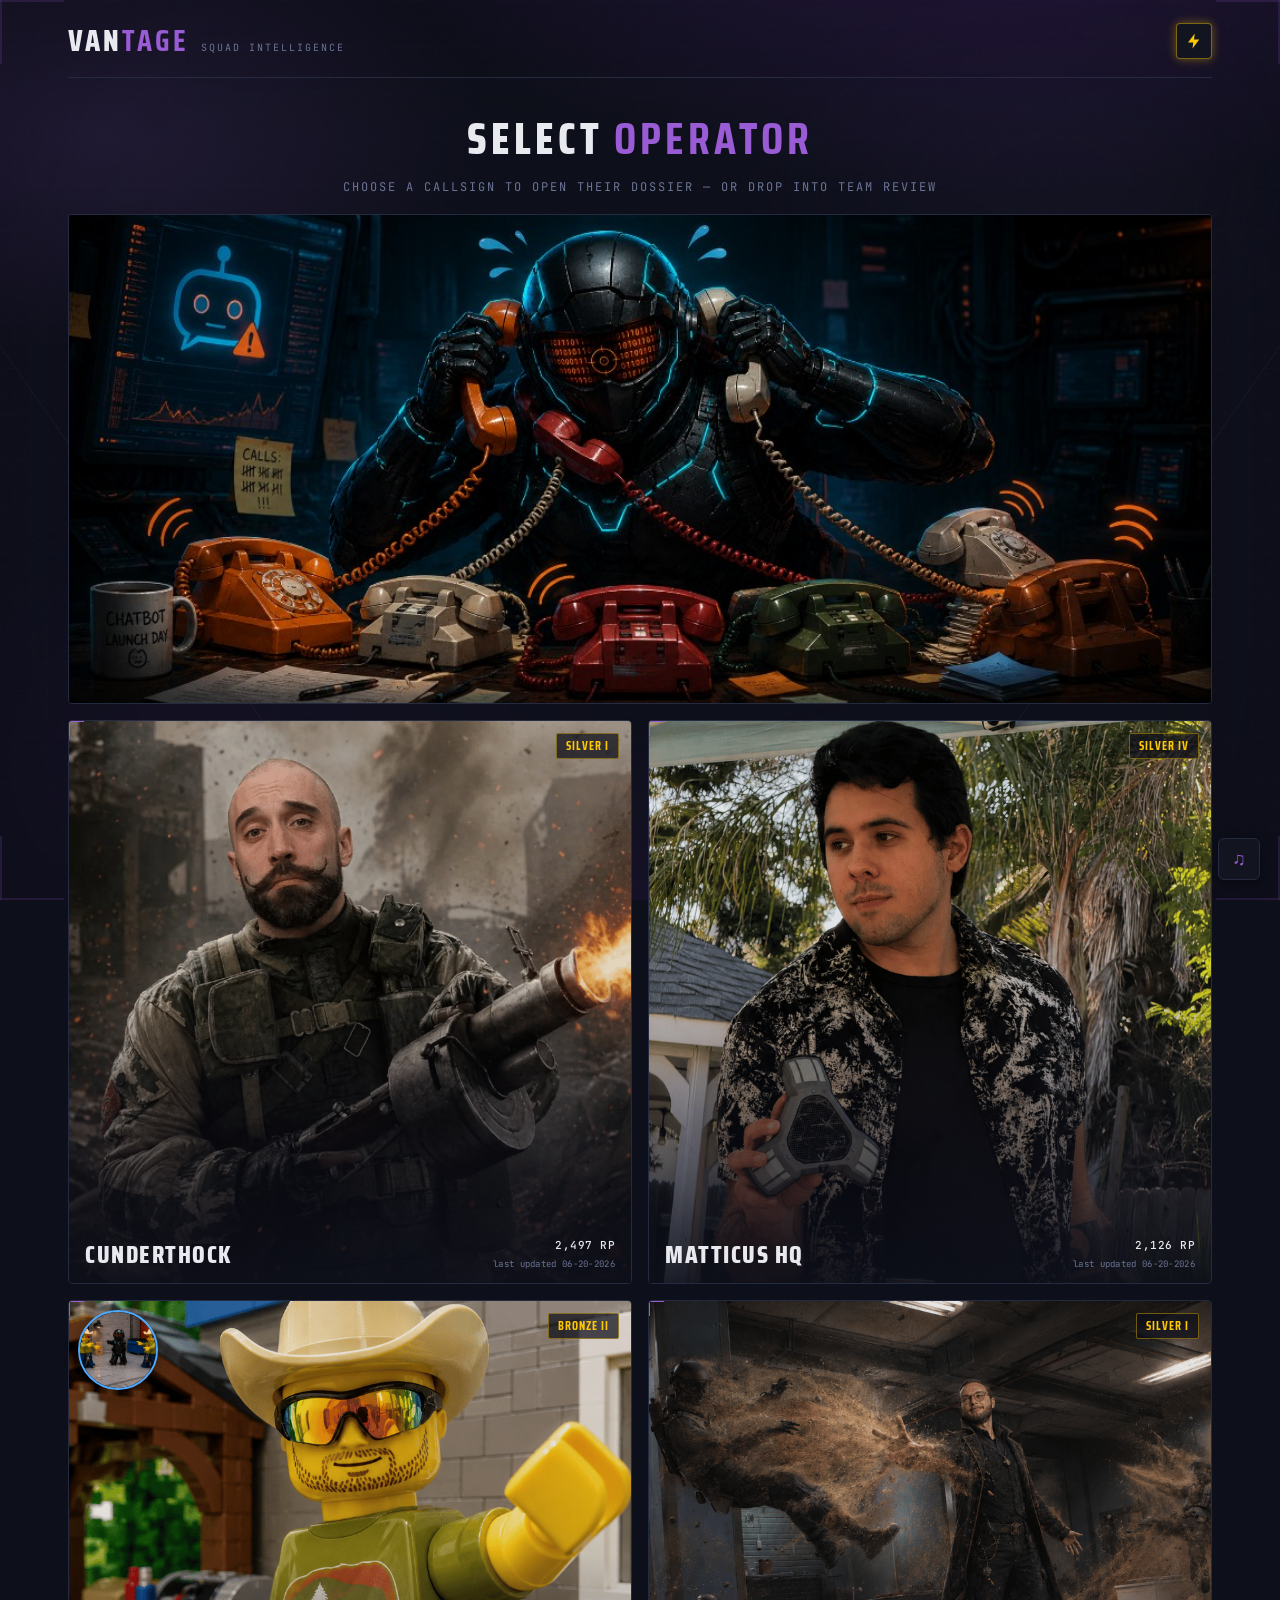
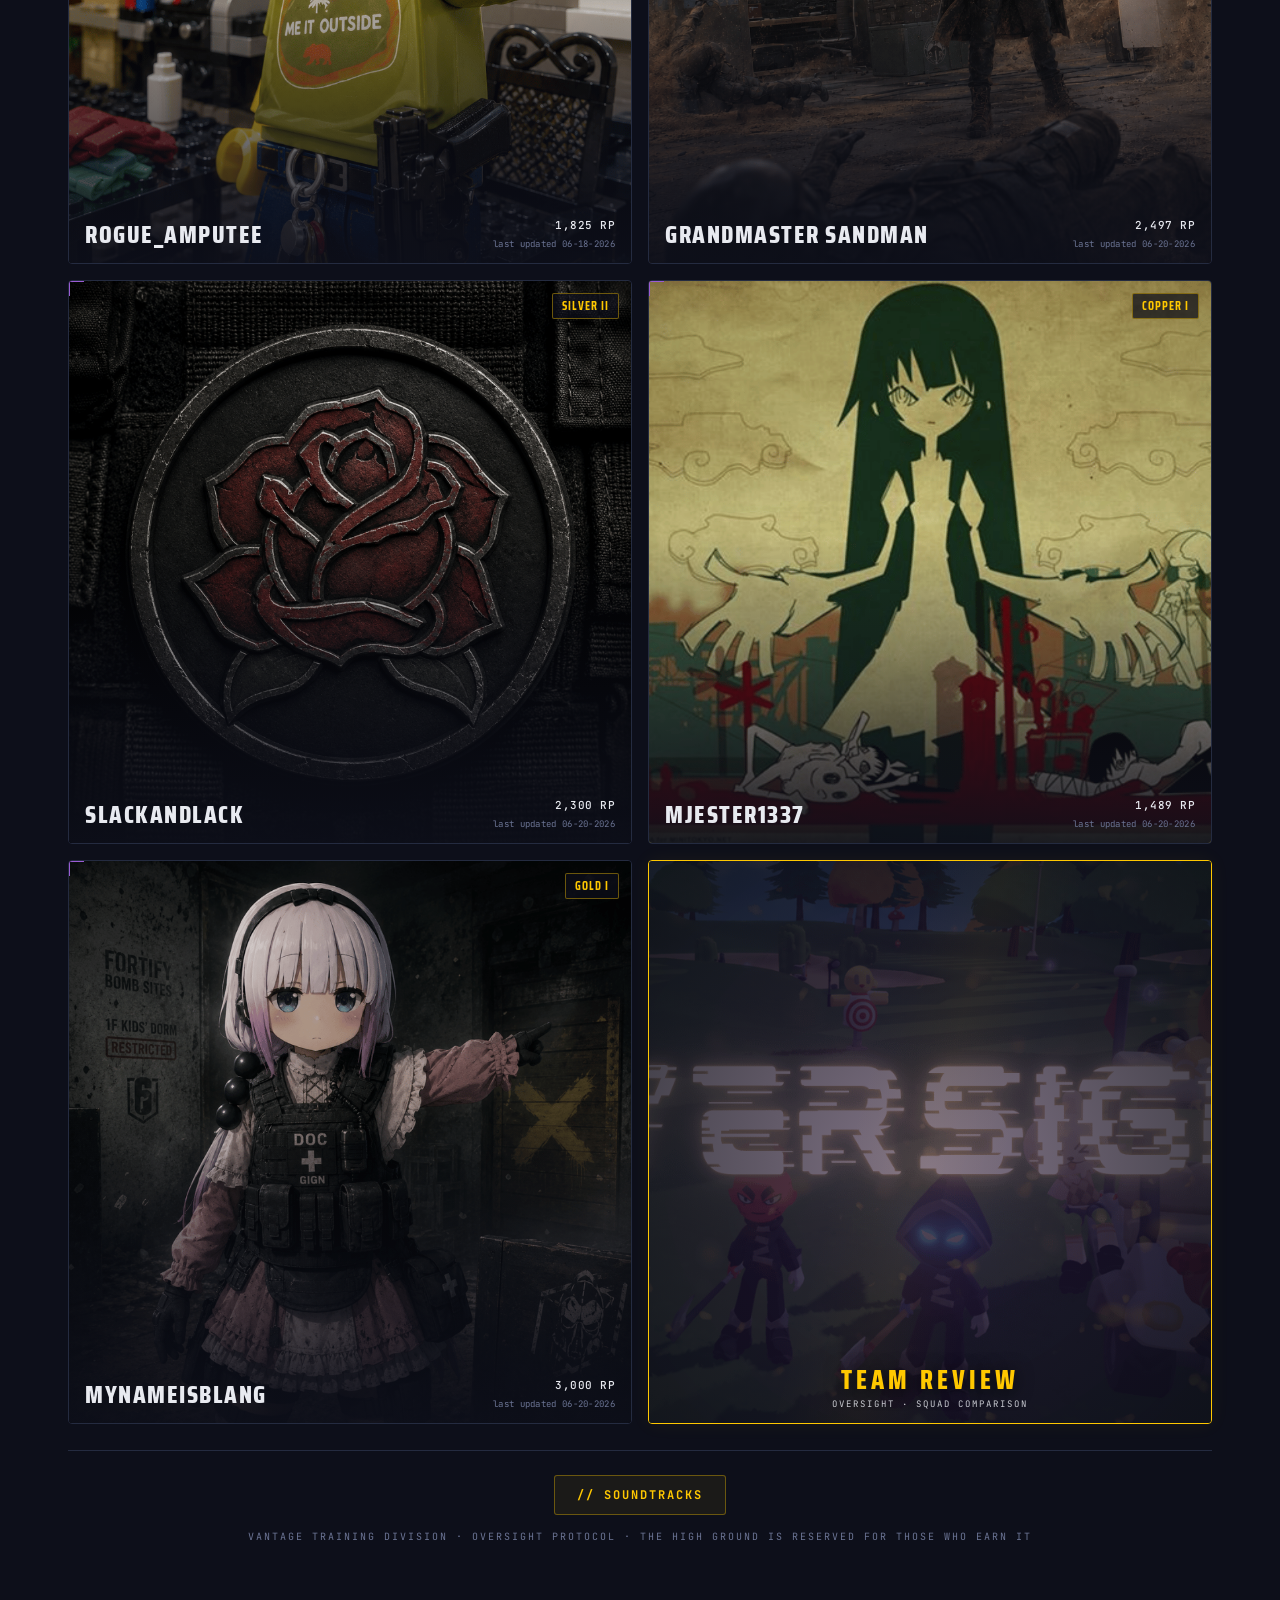
==== index.html @ d79b1a92 "fix for alt account" ====
<!DOCTYPE html>
<html lang="en">
<head>
<meta charset="UTF-8">
<meta name="viewport" content="width=device-width, initial-scale=1.0">
<title>VANTAGE // OVERSIGHT — Squad Intelligence</title>
<link rel="icon" href="favicon.png" type="image/png" sizes="512x512">
<link rel="apple-touch-icon" href="apple-touch-icon.png">
<link rel="preconnect" href="https://fonts.googleapis.com">
<link rel="preconnect" href="https://fonts.gstatic.com" crossorigin>
<link href="https://fonts.googleapis.com/css2?family=Saira+Condensed:wght@400;600;700;800&family=JetBrains+Mono:wght@400;500;700&display=swap" rel="stylesheet">
<link rel="stylesheet" href="assets/css/vantage.css?v=46">
</head>
<body data-page="roster" data-base="">
<div class="wrap">
  <div class="cmdbar">
    <div class="brand">
      <a class="home" href="index.html">VAN<b>TAGE</b></a>
      <span class="div">OVERSIGHT</span>
      <span class="tag">Squad Intelligence</span>
    </div>
  </div>

  <div class="select-hero">
    <h2>SELECT <b>OPERATOR</b></h2>
    <p>Choose a callsign to open their dossier — or drop into Team Review</p>
  </div>

  <div class="roster-banner">
    <img class="roster-banner-img" src="assets/images/roster-header.png?v=spiderman-alt" alt="VANTAGE squad roster — Spider-Man pointing meme">
  </div>

  <div class="roster" id="roster"></div>

  <div class="foot">VANTAGE TRAINING DIVISION · OVERSIGHT PROTOCOL · THE HIGH GROUND IS RESERVED FOR THOSE WHO EARN IT</div>
</div>
<script src="assets/js/vantage.js?v=46"></script>
</body>
</html>
---- assets/css/vantage.css ----
/* ============================================================
   VANTAGE / OVERSIGHT  —  shared stylesheet
   Tactical surveillance dossier. Used by every page.
   Edit design HERE once; all pages update.
   ============================================================ */
:root{
  --bg:#0d0f1a;            /* charcoal navy base */
  --panel:#12151f;
  --panel-2:#161a27;
  --purple:#6b2fa0;        /* royal purple — structural accent */
  --purple-lt:#9a5cd4;     /* brighter purple — interactive */
  --gold:#ffc800;          /* rank / highlights */
  --white:#e8eaf0;         /* cold white — body */
  --dim:#6b7494;           /* muted labels */
  --border:#242b40;
  --green:#3ee08f;         /* win% >=55 / wins / +RP */
  --red:#ff5c66;           /* win% <45 / losses / -RP */
  --doka:#e3413d;          /* Y11S2 Dokkaebi remaster intercept red (sampled from promo) */
  --win-bg:rgba(62,224,143,.06);
  --loss-bg:rgba(255,92,102,.06);
  --mono:'JetBrains Mono',ui-monospace,'Cascadia Code',monospace;
  --disp:'Saira Condensed',sans-serif;
}
*{box-sizing:border-box;margin:0;padding:0}
html{scroll-behavior:smooth}
body{
  background:var(--bg);
  color:var(--white);
  font-family:var(--mono);
  font-size:14px;line-height:1.5;min-height:100vh;
  transition:background-color .6s ease, color .3s ease;
}
body::before{content:"";position:fixed;inset:0;pointer-events:none;z-index:1;
  background:repeating-linear-gradient(0deg, rgba(0,0,0,.16) 0 1px, transparent 1px 3px);opacity:.22}
body[data-season]::before,body[data-fx]::before{opacity:0}
.wrap{max-width:1180px;margin:0 auto;padding:0 18px 60px;position:relative;z-index:2}
a{color:inherit;text-decoration:none}

/* ---------- command bar ---------- */
.cmdbar{display:flex;align-items:center;justify-content:space-between;flex-wrap:wrap;gap:14px;
  padding:18px 0 14px;border-bottom:1px solid var(--border);margin-bottom:2px}
.brand{display:flex;align-items:baseline;gap:12px;flex-wrap:wrap}
.brand .home{font-family:var(--disp);font-weight:800;font-size:30px;letter-spacing:3px;text-transform:uppercase;color:var(--white);transition:.15s}
.brand .home:hover{color:var(--purple-lt)}
.brand .home b{color:var(--purple-lt)}
.brand .div{display:none;font-size:10px;letter-spacing:3px;color:var(--gold);text-transform:uppercase;border:1px solid rgba(255,200,0,.35);padding:3px 8px;border-radius:2px}
body[data-page="oversight"] .brand .div{display:inline-block}
body[data-page="soundtracks"] .brand .div{display:inline-block;color:var(--purple-lt);border-color:rgba(154,92,212,.4)}
.brand .tag{font-size:10px;color:var(--dim);letter-spacing:2px;text-transform:uppercase}
.seasons{display:flex;gap:6px;align-items:center}
.seasons .lbl{font-size:10px;color:var(--dim);letter-spacing:2px;margin-right:4px;text-transform:uppercase}
.season-btn{font-family:var(--mono);font-size:12px;letter-spacing:1px;cursor:pointer;background:var(--panel);
  color:var(--dim);border:1px solid var(--border);padding:7px 14px;border-radius:2px;transition:.15s;text-transform:uppercase}
.season-btn:hover{color:var(--white);border-color:var(--purple-lt)}
.season-btn.on{background:var(--season-btn-bg,rgba(107,47,160,.25));color:var(--gold);border-color:var(--gold)}
.cmdbar-actions{display:flex;align-items:center;gap:10px;flex-shrink:0}
.perf-btn{
  width:36px;height:36px;border-radius:4px;border:1px solid var(--border);
  background:var(--panel);color:var(--dim);cursor:pointer;padding:0;
  display:flex;align-items:center;justify-content:center;transition:.2s;
}
.perf-btn .perf-icon{width:18px;height:18px;display:block}
.perf-btn.on{color:var(--gold);border-color:rgba(255,200,0,.45);
  box-shadow:0 0 8px rgba(255,200,0,.3),0 0 16px rgba(255,200,0,.12)}
.perf-btn:not(.on){opacity:.5;box-shadow:none}
.perf-btn:hover{opacity:1;border-color:var(--purple-lt)}

/* ---------- back link ---------- */
.backbar{margin:14px 0 6px}
.back{font-size:11px;letter-spacing:2px;color:var(--dim);text-transform:uppercase;transition:.15s}
.back:hover{color:var(--purple-lt)}

/* =========================================================
   CHARACTER SELECT (index.html)
   ========================================================= */
.select-hero{text-align:center;padding:26px 0 18px}
.select-hero h2{font-family:var(--disp);font-weight:800;font-size:44px;letter-spacing:4px;text-transform:uppercase}
.select-hero h2 b{color:var(--purple-lt)}
.select-hero p{color:var(--dim);font-size:12px;letter-spacing:2px;text-transform:uppercase;margin-top:6px}
.roster{display:grid;grid-template-columns:1fr 1fr;gap:16px;margin-top:8px}
.pcard-wrap{position:relative;aspect-ratio:1/1;animation:rise .5s ease both}
.pcard-wrap .pcard{display:block;width:100%;height:100%;animation:none}
.pcard-alt{position:absolute;top:10px;left:10px;z-index:3;width:80px;height:80px;border-radius:50%;
  overflow:hidden;border:2px solid var(--pcard-accent,var(--purple-lt));background:rgba(13,15,26,.85);
  box-shadow:0 4px 14px rgba(0,0,0,.45);cursor:pointer;transition:transform .2s,border-color .2s,box-shadow .2s}
.pcard-alt img{width:100%;height:100%;object-fit:cover;display:block}
.pcard-alt:hover{transform:scale(1.08);border-color:var(--gold);box-shadow:0 6px 18px color-mix(in srgb,var(--pcard-accent) 45%,transparent)}
.pcard{--pcard-accent:var(--purple-lt);position:relative;aspect-ratio:1/1;border:1px solid var(--border);border-radius:4px;overflow:hidden;
  cursor:pointer;transition:transform .2s,border-color .2s,box-shadow .2s;animation:rise .5s ease both}
.pcard img{width:100%;height:100%;object-fit:cover;display:block;transition:transform .35s,filter .25s;filter:saturate(.92) brightness(.92)}
.pcard::after{content:"";position:absolute;inset:0;background:linear-gradient(180deg,transparent 45%,rgba(13,15,26,.92))}
.pcard .meta{position:absolute;left:0;right:0;bottom:0;padding:16px 16px 14px;z-index:2;
  display:flex;justify-content:space-between;align-items:flex-end;gap:12px}
.pcard .meta-left{min-width:0;flex:1}
.pcard .meta-right{text-align:right;flex-shrink:0}
.pcard .call{font-family:var(--disp);font-weight:800;font-size:25px;letter-spacing:1.5px;text-transform:uppercase;line-height:1}
.pcard .rp{font-family:var(--mono);font-size:11px;font-weight:500;color:var(--white);letter-spacing:.5px;line-height:1.2}
.pcard .lastupd{display:block;margin-top:4px;font-size:9px;color:var(--dim);letter-spacing:.3px;line-height:1.2;white-space:nowrap}
.pcard .rankchip{position:absolute;top:12px;right:12px;z-index:2;font-family:var(--disp);font-weight:700;font-size:12px;
  letter-spacing:1px;color:var(--gold);background:rgba(13,15,26,.72);border:1px solid rgba(255,200,0,.4);padding:3px 9px;border-radius:2px;text-transform:uppercase}
.pcard .corner{position:absolute;top:-1px;left:-1px;width:16px;height:16px;border-top:2px solid var(--purple-lt);border-left:2px solid var(--purple-lt);z-index:2;transition:.2s}
.pcard:hover{transform:translateY(-4px);border-color:var(--pcard-accent);box-shadow:0 14px 36px color-mix(in srgb,var(--pcard-accent) 35%,transparent)}
.pcard:hover img{transform:scale(1.05);filter:saturate(1.05) brightness(1)}
.pcard:hover .corner{width:26px;height:26px;border-color:var(--pcard-accent)}
/* oversight square tile — bottom-right in 2×4 roster grid */
.ocard{position:relative;aspect-ratio:1/1;border:1px solid var(--gold);border-radius:4px;
  overflow:hidden;cursor:pointer;transition:transform .2s,box-shadow .2s,border-color .2s;animation:rise .5s .2s ease both;
  box-shadow:0 0 20px rgba(255,200,0,.06)}
.ocard img{width:100%;height:100%;object-fit:cover;object-position:center;display:block;filter:brightness(.55) saturate(.85);transition:filter .25s}
.ocard::after{content:"";position:absolute;inset:0;background:radial-gradient(circle at 50% 55%,rgba(107,47,160,.2),rgba(13,15,26,.72));z-index:1;pointer-events:none}
.ocard-shimmer{position:absolute;inset:0;z-index:2;pointer-events:none;
  background:linear-gradient(105deg,transparent 38%,rgba(255,200,0,.1) 50%,transparent 62%);
  opacity:.35;animation:ocard-shimmer 4.5s ease-in-out infinite}
.ocard-sparkles{position:absolute;inset:0;z-index:3;pointer-events:none;opacity:0;transition:opacity .25s}
.ocard-sparkles::before,.ocard-sparkles::after{content:"";position:absolute;width:3px;height:3px;border-radius:50%;background:var(--gold);
  box-shadow:18px 32px 0 0 rgba(255,220,80,.9),42px 68px 0 0 rgba(255,200,0,.7),72px 24px 0 0 rgba(255,240,140,.85),
  28px 88px 0 0 rgba(255,180,60,.75),58px 48px 0 0 rgba(255,220,100,.8),8px 56px 0 0 rgba(255,200,0,.65)}
.ocard-sparkles::before{top:12%;left:8%;animation:ocard-sparkle-a 1.8s ease-in-out infinite}
.ocard-sparkles::after{bottom:18%;right:10%;animation:ocard-sparkle-b 2.1s ease-in-out infinite .4s}
.ocard .olabel{position:absolute;left:0;right:0;bottom:0;padding:14px 12px 12px;display:flex;flex-direction:column;align-items:center;justify-content:flex-end;z-index:4;text-align:center}
.ocard .olabel .t{font-family:var(--disp);font-weight:800;font-size:26px;letter-spacing:4px;color:var(--gold);text-transform:uppercase;text-shadow:0 2px 18px rgba(0,0,0,.8);line-height:1.05}
.ocard .olabel .s{font-size:9px;color:var(--white);letter-spacing:2px;text-transform:uppercase;margin-top:5px;opacity:.85}
.ocard:hover{transform:translateY(-4px);border-color:rgba(255,220,100,.85);
  box-shadow:0 8px 28px rgba(255,200,0,.35),0 0 52px rgba(255,200,0,.28),0 0 90px rgba(255,180,0,.14)}
.ocard:hover img{filter:brightness(.68) saturate(1.05)}
.ocard:hover .ocard-sparkles{opacity:1}
@keyframes ocard-shimmer{0%,100%{transform:translateX(-120%)}50%{transform:translateX(120%)}}
@keyframes ocard-sparkle-a{0%,100%{opacity:.3;transform:scale(.8)}50%{opacity:1;transform:scale(1.2)}}
@keyframes ocard-sparkle-b{0%,100%{opacity:.4;transform:scale(.9) rotate(0deg)}50%{opacity:1;transform:scale(1.15) rotate(45deg)}}
@media(prefers-reduced-motion:reduce){
  .ocard-shimmer{animation:none;opacity:.2}
  .ocard-sparkles{display:none}
  .ocard:hover{transform:translateY(-2px)}
}

/* =========================================================
   SHARED: panels / sections / tables
   ========================================================= */
@keyframes rise{from{opacity:0;transform:translateY(10px)}to{opacity:1;transform:none}}
.panel{background:linear-gradient(180deg,var(--panel-2),var(--panel));border:1px solid var(--border);border-radius:3px;
  padding:18px;margin-bottom:18px;position:relative;animation:rise .45s ease both}
.panel::before{content:"";position:absolute;top:-1px;left:-1px;width:14px;height:14px;border-top:2px solid var(--accent-primary,var(--purple-lt));border-left:2px solid var(--accent-primary,var(--purple-lt))}
.sect-hdr{font-family:var(--mono);font-weight:700;font-size:11px;letter-spacing:2px;text-transform:uppercase;color:var(--accent-primary,var(--purple-lt));margin-bottom:14px}
.sect-hdr .n{color:var(--dim);font-weight:400}
.sect-hdr-row{display:flex;align-items:flex-start;justify-content:space-between;gap:14px;flex-wrap:wrap;margin-bottom:14px}
.sect-hdr-row .sect-hdr{margin-bottom:0;flex:1;min-width:200px}
.op-toolbar{display:flex;flex-wrap:wrap;align-items:center;justify-content:space-between;gap:10px 14px;
  margin-bottom:14px;padding-bottom:12px;border-bottom:1px solid var(--border)}
.op-toolbar-compact{justify-content:flex-end;margin-bottom:14px}
.op-toolbar-compact .op-sort{justify-content:flex-end}
.op-sort{display:flex;align-items:center;gap:5px;flex-wrap:wrap;justify-content:flex-start;flex:1;min-width:0}
.op-sort-lbl{font-family:var(--mono);font-size:10px;letter-spacing:1px;text-transform:uppercase;color:var(--dim);margin-right:4px;flex:0 0 auto}
.op-sbtn{font-family:var(--mono);font-size:9px;letter-spacing:.8px;text-transform:uppercase;cursor:pointer;
  background:var(--panel);color:var(--dim);border:1px solid var(--border);padding:5px 10px;border-radius:2px;transition:.15s;white-space:nowrap}
.op-standings .op-sbtn{min-width:38px}
.op-standings .op-filter{flex-shrink:0}
.op-sbtn:hover{color:var(--white);border-color:var(--purple-lt)}
.op-sbtn.on{background:rgba(62,224,143,.12);color:var(--green);border-color:var(--green)}
.op-filter{display:flex;gap:6px;flex-shrink:0;flex-wrap:wrap}
.op-fbtn{font-family:var(--mono);font-size:10px;letter-spacing:1px;text-transform:uppercase;cursor:pointer;
  background:var(--panel);color:var(--dim);border:1px solid var(--border);padding:6px 12px;border-radius:2px;transition:.15s;white-space:nowrap}
.op-fbtn:hover{color:var(--white);border-color:var(--purple-lt)}
.op-fbtn.on{background:rgba(107,47,160,.25);color:var(--gold);border-color:var(--gold)}

.phead{display:flex;align-items:center;gap:16px;flex-wrap:wrap}
.phead .pic{width:64px;height:64px;border-radius:4px;object-fit:cover;border:1px solid var(--border)}
.phead .call{font-family:var(--disp);font-weight:800;font-size:34px;letter-spacing:2px;text-transform:uppercase}
.phead .sub{font-size:11px;color:var(--dim);letter-spacing:1px}
.phead .ubi{color:var(--purple-lt)}
/* home roster — full-width header above character-select grid */
.roster-banner{
  width:100%;margin:0 0 16px;border:1px solid var(--border);border-radius:4px;
  background:var(--panel);overflow:hidden;animation:rise .45s ease both;
}
.roster-banner img,.roster-banner video{width:100%;height:auto;display:block;vertical-align:top}
/* player dossier — optional per-player season header (e.g. Cunder Y11S2) */
.player-banner{
  width:100%;margin:0 0 18px;border:1px solid var(--border);border-radius:4px;
  background:var(--panel);overflow:hidden;animation:rise .45s ease both;
}
.player-banner img{width:100%;height:auto;display:block;vertical-align:top}
body[data-page="player"][data-player="cunderthock"] .player-banner{border-color:rgba(255,200,0,.45);box-shadow:0 0 0 1px rgba(255,200,0,.12)}
body[data-page="player"][data-player="grandmaster_sandman"] .player-banner{border-color:rgba(43,184,122,.45);box-shadow:0 0 0 1px rgba(43,184,122,.12)}
body[data-page="player"][data-player="rogue_amputee"] .player-banner{border-color:rgba(77,168,255,.45);box-shadow:0 0 0 1px rgba(77,168,255,.12)}
body[data-page="player"][data-player="lcew4ll0wcome"] .player-banner{border-color:rgba(77,168,255,.45);box-shadow:0 0 0 1px rgba(77,168,255,.12)}
body[data-page="player"][data-player="mynameisblang"] .player-banner{border-color:rgba(255,107,157,.45);box-shadow:0 0 0 1px rgba(255,107,157,.12)}
body[data-page="player"][data-player="mjester1337"] .player-banner{border-color:rgba(158,107,66,.45);box-shadow:0 0 0 1px rgba(158,107,66,.12)}
body[data-page="player"][data-player="slackandlack"] .player-banner{border-color:rgba(214,61,79,.45);box-shadow:0 0 0 1px rgba(214,61,79,.12)}
.rankpill{font-family:var(--disp);font-weight:700;letter-spacing:2px;font-size:15px;color:var(--gold);
  border:1px solid var(--gold);background:rgba(255,200,0,.08);padding:5px 12px;border-radius:2px;text-transform:uppercase}

.cards{display:grid;grid-template-columns:repeat(6,1fr);gap:1px;background:var(--border);border:1px solid var(--border);border-radius:3px;overflow:hidden}
.card{background:var(--panel);padding:14px 10px;text-align:center}
.card .k{font-size:9px;letter-spacing:2px;color:var(--dim);text-transform:uppercase;margin-bottom:6px}
.card .v{font-family:var(--disp);font-weight:700;font-size:26px;line-height:1;color:var(--white)}
.card .v.gold{color:var(--gold)}.card .v.green{color:var(--green)}
.milestone{margin-top:12px;font-size:11px;color:var(--gold);letter-spacing:1px}
.milestone .bar{display:inline-block;width:8px;height:8px;background:var(--gold);margin-right:7px}

.scroll{overflow-x:auto}
table{width:100%;border-collapse:collapse;font-size:12px}
th{font-weight:700;font-size:10px;letter-spacing:1px;text-transform:uppercase;color:var(--purple-lt);text-align:center;padding:8px 6px;border-bottom:1px solid var(--border);white-space:nowrap}
td{padding:7px 6px;text-align:center;border-bottom:1px solid rgba(36,43,64,.55);color:var(--white)}
tr:last-child td{border-bottom:none}
td.l,th.l{text-align:left}
.res-w{color:var(--green);font-weight:700}.res-l{color:var(--red);font-weight:700}
.res-rb{color:var(--gold);font-weight:700;letter-spacing:1px}
tr.rollback td{background:rgba(255,200,0,.04)}
.rp-pos{color:var(--green)}.rp-neg{color:var(--red)}
tr.win td{background:var(--win-bg)}tr.loss td{background:var(--loss-bg)}

.opcell{display:flex;align-items:center;gap:9px;text-align:left}
.opicon{width:28px;height:28px;border-radius:3px;flex:0 0 28px;background:var(--panel-2);overflow:hidden;display:flex;align-items:center;justify-content:center}
.opicon img{width:100%;height:100%;object-fit:contain;display:block}
.opname{font-weight:500}.opname .side{font-size:9px;color:var(--dim);letter-spacing:1px;margin-left:6px}

.badges{display:flex;flex-wrap:wrap;gap:8px}
.badge{display:flex;align-items:center;gap:7px;background:var(--panel-2);border:1px solid var(--border);border-radius:2px;padding:6px 10px;font-size:11px}
.badge .bn{color:var(--white);letter-spacing:.5px}.badge .bc{color:var(--gold);font-weight:700}
.badge.victim .bc{color:var(--red)}

.debrief p{color:var(--white);font-size:13px;line-height:1.7;margin-bottom:10px}
.debrief p::before{content:"\25A0  ";color:var(--purple-lt)}
.debrief b{color:var(--gold);font-weight:700}
.debrief.season-report p{margin-bottom:14px}
.debrief.season-report p:last-child{margin-bottom:0}

/* ---------- comment log ---------- */
.clog{display:flex;flex-direction:column;gap:12px}
.comment{display:flex;gap:12px;border-left:2px solid var(--purple);background:var(--panel-2);padding:12px 14px;border-radius:0 3px 3px 0}
.comment.map{border-left-color:var(--gold)}
.comment.old{opacity:.6;border-left-color:var(--dim)}
.comment .cicon{width:40px;height:40px;flex:0 0 40px;border-radius:4px;background:var(--panel);overflow:hidden;display:flex;align-items:center;justify-content:center}
.comment .cicon img{width:100%;height:100%;object-fit:contain}
.comment .cbody{flex:1}
.ctop{display:flex;align-items:center;gap:10px;margin-bottom:5px;flex-wrap:wrap}
.ctype{font-size:9px;letter-spacing:1.5px;text-transform:uppercase;padding:2px 7px;border-radius:2px;background:rgba(107,47,160,.3);color:var(--purple-lt);font-weight:700}
.ctype.map{background:rgba(255,200,0,.16);color:var(--gold)}
.csubj{font-family:var(--disp);font-weight:700;letter-spacing:1px;font-size:15px;text-transform:uppercase}
.cdate{font-size:10px;color:var(--dim);margin-left:auto;letter-spacing:1px}
.ctext{font-size:13px;line-height:1.65;color:var(--white)}
.callback-note{font-size:10px;color:var(--dim);letter-spacing:1px;margin-bottom:10px;text-transform:uppercase}
.clog-foot{margin-top:14px;padding-top:12px;border-top:1px solid var(--border);text-align:center}
.past-comments-btn{font-family:var(--mono);font-size:11px;letter-spacing:1.5px;text-transform:uppercase;
  padding:10px 18px;border:1px solid var(--purple);border-radius:3px;background:rgba(107,47,160,.15);
  color:var(--purple-lt);cursor:pointer;transition:background .15s,border-color .15s}
.past-comments-btn:hover{background:rgba(107,47,160,.28);border-color:var(--purple-lt)}
.past-comments-btn .n{color:var(--dim);font-weight:400}
.comment-wave-block{margin-bottom:22px}
.comment-wave-block:last-child{margin-bottom:0}
.wave-hdr{font-family:var(--disp);font-weight:700;font-size:13px;letter-spacing:2px;text-transform:uppercase;
  color:var(--gold);margin-bottom:10px;padding-bottom:6px;border-bottom:1px solid var(--border)}
body.modal-open{overflow:hidden}
.comment-modal{position:fixed;inset:0;z-index:9000;display:flex;align-items:center;justify-content:center;padding:20px}
.comment-modal[hidden]{display:none!important}
.comment-modal-backdrop{position:absolute;inset:0;background:rgba(5,6,14,.82);backdrop-filter:blur(4px)}
.comment-modal-panel{position:relative;z-index:1;width:min(720px,100%);max-height:min(85vh,900px);overflow:hidden;
  display:flex;flex-direction:column;border:1px solid var(--purple);border-radius:4px;background:var(--panel);
  box-shadow:0 20px 60px rgba(0,0,0,.55)}
.comment-modal-hdr{display:flex;align-items:center;justify-content:space-between;gap:12px;padding:14px 16px;
  border-bottom:1px solid var(--border);font-family:var(--mono);font-size:11px;letter-spacing:2px;color:var(--purple-lt)}
.comment-modal-close{font-size:22px;line-height:1;padding:4px 10px;border:none;background:transparent;
  color:var(--dim);cursor:pointer;border-radius:3px}
.comment-modal-close:hover{color:var(--white);background:rgba(255,255,255,.06)}
.comment-modal-body{overflow-y:auto;padding:16px}

.legend{font-size:10px;color:var(--dim);margin-top:10px;letter-spacing:.5px}
.legend .g{color:var(--green)}.legend .y{color:var(--gold)}.legend .r{color:var(--red)}

/* ---------- empty season ---------- */
.empty{text-align:center;padding:50px 20px}
.empty .eh{font-family:var(--disp);font-weight:800;font-size:26px;letter-spacing:3px;color:var(--gold);text-transform:uppercase}
.empty .es{color:var(--dim);font-size:12px;margin-top:10px;letter-spacing:1px;line-height:1.8}

/* =========================================================
   OVERSIGHT — distinct "command board" UI
   ========================================================= */
.ov-hero{position:relative;border:1px solid var(--gold);border-radius:4px;overflow:hidden;margin-bottom:18px;animation:rise .45s ease both}
.ov-hero img{width:100%;height:150px;object-fit:cover;object-position:center 42%;filter:brightness(.4) saturate(.8);display:block}
.ov-hero .cap{position:absolute;inset:0;display:flex;flex-direction:column;align-items:center;justify-content:center;text-align:center}
.ov-hero .cap .t{font-family:var(--disp);font-weight:800;font-size:38px;letter-spacing:8px;color:var(--gold);text-shadow:0 2px 18px rgba(0,0,0,.8);text-transform:uppercase}
.ov-hero .cap .s{font-size:11px;letter-spacing:3px;color:var(--white);text-transform:uppercase;opacity:.85;margin-top:4px}

/* command board: players as columns */
.board{border-collapse:separate;border-spacing:0;width:100%}
.board th,.board td{border:1px solid var(--border)}
.board thead th{background:var(--panel-2);padding:12px 10px;vertical-align:bottom}
.board thead .colcall{font-family:var(--disp);font-weight:800;font-size:17px;letter-spacing:1px;color:var(--white);text-transform:uppercase}
.board thead .colpic{width:46px;height:46px;border-radius:4px;object-fit:cover;margin:0 auto 6px;display:block;border:1px solid var(--border)}
.board tbody th{text-align:left;background:var(--panel);color:var(--dim);font-size:10px;letter-spacing:1.5px;text-transform:uppercase;padding:9px 12px;font-weight:700;white-space:nowrap}
.board tbody td{text-align:center;padding:9px 10px;font-size:14px;font-family:var(--disp);font-weight:700;letter-spacing:.5px}
.board tbody tr:hover td,.board tbody tr:hover th{background:rgba(154,92,212,.10)}
.board td.lead{color:var(--gold);position:relative}
.board td.lead::after{content:"\25B2";font-size:7px;color:var(--gold);position:absolute;top:6px;right:7px}
.board td.neg-lead{color:var(--red);font-weight:700;position:relative}
.board td.neg-lead::after{content:"\25B2";font-size:7px;color:var(--red);position:absolute;top:6px;right:7px}
.board th.badge-neg{color:var(--red)}
.board td.dim-cell{color:var(--dim);font-weight:400;font-family:var(--mono);font-size:12px}
.board.ov-matrix thead th{font-size:10px;padding:8px 6px}
.board.ov-matrix thead .colcall{font-size:15px}
.board.ov-matrix tbody td{font-size:14px;padding:8px 8px;font-family:var(--disp);font-weight:700}
.board.ov-matrix tbody td.l{text-align:left}
.board.ov-matrix .opcell{align-items:center}
.board.ov-matrix .opicon{width:32px;height:32px;flex:0 0 32px}
.board.ov-matrix .opicon img{width:100%;height:100%;object-fit:contain}
.board.ov-matrix .opname{font-family:var(--disp);font-size:15px;font-weight:700;letter-spacing:.5px;color:var(--white)}
.board.ov-matrix td.dim-cell{font-size:13px;font-family:var(--mono);font-weight:400}
.board.ov-matrix .pcol-hdr{
  background:color-mix(in srgb,var(--pcol-accent) 14%,var(--panel-2));
  border-top:2px solid color-mix(in srgb,var(--pcol-accent) 50%,transparent);
}
.board.ov-matrix .pcol-th{
  background:color-mix(in srgb,var(--pcol-accent) 10%,var(--panel-2));
  color:color-mix(in srgb,var(--pcol-accent) 65%,var(--white));
  font-size:9px;letter-spacing:1.2px;
}
.board.ov-matrix td.pcol{
  background:color-mix(in srgb,var(--pcol-accent) 7%,var(--panel));
}
.board.ov-matrix .pcol-rds{border-left:2px solid color-mix(in srgb,var(--pcol-accent) 42%,var(--border))}
.board.ov-matrix tbody tr:hover td.pcol{background:color-mix(in srgb,var(--pcol-accent) 13%,var(--panel))}
.board.ov-matrix tbody tr:hover td.pcol.dim-cell{background:color-mix(in srgb,var(--pcol-accent) 9%,var(--panel))}
.map-chip{display:inline-block;padding:3px 8px;border-radius:2px;font-weight:700;font-size:12px;min-width:44px;text-align:center}
.map-chip.good{background:var(--win-bg);color:var(--green)}
.map-chip.mid{background:rgba(255,200,0,.12);color:var(--gold)}
.map-chip.bad{background:var(--loss-bg);color:var(--red)}
.side-tag{font-size:9px;letter-spacing:1px;text-transform:uppercase;padding:2px 6px;border-radius:2px;font-weight:700}
.side-tag.atk{background:rgba(62,224,143,.12);color:var(--green)}
.side-tag.def{background:rgba(107,47,160,.25);color:var(--purple-lt)}

/* radar */
.radar-wrap{display:flex;gap:24px;align-items:center;flex-wrap:wrap;justify-content:center}
.radar-legend{display:flex;flex-direction:column;gap:8px;font-size:12px}
.radar-legend .row{display:flex;align-items:center;gap:9px}
.radar-legend .sw{width:14px;height:3px;border-radius:2px}
.radar-axes{font-size:10px;color:var(--dim);letter-spacing:1px;margin-top:10px;text-transform:uppercase;text-align:center}

.foot{display:flex;flex-direction:column;align-items:center;gap:14px;text-align:center;color:var(--dim);font-size:10px;letter-spacing:2px;text-transform:uppercase;padding:24px 0 0;border-top:1px solid var(--border);margin-top:26px}
.foot-soundtracks{
  font-family:var(--mono);font-size:12px;font-weight:700;letter-spacing:2px;text-transform:uppercase;
  color:var(--gold);border:1px solid rgba(255,200,0,.35);background:rgba(255,200,0,.06);
  padding:10px 22px;border-radius:3px;transition:.15s;text-decoration:none;
}
.foot-soundtracks:hover{color:var(--white);border-color:var(--gold);background:rgba(255,200,0,.12)}
.foot-tag{font-size:10px;letter-spacing:2px;color:var(--dim)}

/* ---- background music / jukebox ---- */
.bgm-ctl{position:fixed;bottom:20px;right:20px;z-index:50}
.bgm-ctl--page{position:static;width:100%;max-width:640px;margin:0 auto 24px;z-index:auto}
.bgm-ctl--mini .bgm-drop{
  width:min(92vw,380px);padding:14px 16px 16px;
  max-height:min(88vh,720px);overflow-y:auto;
}
.bgm-ctl--mini .bgm-cover{width:112px;margin-bottom:10px}
.bgm-ctl--mini .bgm-cover-ph{font-size:36px}
.bgm-ctl--mini .bgm-title{font-size:17px}
.bgm-ctl--mini .bgm-album{font-size:10px;margin-top:4px}
.bgm-ctl--mini .bgm-hero{margin-bottom:12px}
.bgm-ctl--mini .bgm-transport{gap:10px;margin-bottom:10px}
.bgm-ctl--mini .bgm-tbtn.bgm-play{width:48px;height:48px;font-size:18px}
.bgm-ctl--mini .bgm-tbtn.bgm-skip{min-width:64px;padding:0 10px;font-size:12px}
.bgm-ctl--mini .bgm-seek-row{margin-bottom:10px}
.bgm-ctl--mini .bgm-vol-row{margin-bottom:14px}
.bgm-ctl--mini .bgm-active{min-width:96px;padding:7px 10px;font-size:10px}
.bgm-ctl--mini .bgm-browse{margin-top:4px;padding-top:12px}
.bgm-ctl--page .bgm-pages{display:none}
.bgm-ctl--page .bgm-browse-hdr-row{margin-bottom:10px}
.bgm-album-btn[hidden]{display:none!important}
.bgm-ctl--mini .bgm-albums{
  grid-template-columns:repeat(4,minmax(0,1fr));gap:6px;margin-bottom:10px;
  min-height:0;
}
.bgm-ctl--mini .bgm-album-btn{padding:6px 4px;gap:4px}
.bgm-ctl--mini .bgm-album-name{font-size:8px}
.bgm-ctl--mini .bgm-album-count{font-size:8px}
.bgm-ctl--mini .bgm-tracks-panel{min-height:140px}
.bgm-ctl--mini .bgm-list{height:120px;max-height:120px}
.bgm-ctl--mini .bgm-list-item{font-size:11px;padding:8px 10px}
.bgm-ctl--mini .bgm-tracks-hdr{font-size:10px;margin-bottom:6px}
.bgm-ctl--mini .bgm-page-btn{padding:4px 8px;font-size:8px}
.bgm-full-link{
  display:block;margin-top:14px;padding:10px 12px;text-align:center;
  font-family:var(--mono);font-size:10px;letter-spacing:1px;text-transform:uppercase;
  color:var(--gold);text-decoration:none;border:1px solid rgba(255,200,0,.35);
  border-radius:3px;background:rgba(255,200,0,.06);transition:.15s;
}
.bgm-full-link:hover{color:var(--white);border-color:var(--gold);background:rgba(255,200,0,.14)}
.bgm-page-panel{margin-bottom:0}
.bgm-ctl--page .bgm-drop{
  position:static;display:block;width:100%;padding:0;
  background:transparent;border:none;border-radius:0;box-shadow:none;
}
.bgm-ctl--page .bgm-cover{width:min(72vw,300px)}
.bgm-ctl--page .bgm-list{height:min(42vh,320px);max-height:320px}
.bgm-ctl--page .bgm-tracks-panel{min-height:0}
.bgm-btn{
  width:42px;height:42px;border-radius:6px;border:1px solid var(--border);
  background:var(--panel);color:var(--purple-lt);font-size:18px;cursor:pointer;
  transition:width .2s,height .2s,font-size .2s,border-color .15s,color .15s,box-shadow .2s;
  box-shadow:0 4px 16px rgba(0,0,0,.4);
}
.bgm-btn:hover{border-color:var(--purple-lt);color:var(--white)}
.bgm-btn.playing{width:84px;height:84px;font-size:36px;border-color:var(--gold);color:var(--gold);box-shadow:0 6px 28px rgba(0,0,0,.45)}
.bgm-btn.deactivated{color:var(--dim);opacity:.7}
.bgm-btn.needs-tap{animation:bgm-pulse 1.5s ease-in-out infinite}
.bgm-drop{
  position:absolute;bottom:calc(100% + 12px);right:0;width:min(94vw,520px);padding:20px 22px;
  background:var(--panel);border:1px solid var(--border);border-radius:6px;
  box-shadow:0 12px 48px rgba(0,0,0,.55);
}
.bgm-drop-hdr{font-size:11px;letter-spacing:2px;color:var(--dim);text-transform:uppercase;margin-bottom:14px}
.bgm-hero{margin-bottom:16px}
.bgm-cover{
  width:min(72vw,280px);aspect-ratio:1;margin:0 auto 12px;border-radius:4px;border:1px solid var(--border);
  background:var(--panel-2);overflow:hidden;display:flex;align-items:center;justify-content:center;
}
.bgm-cover img{width:100%;height:100%;object-fit:contain;display:block}
.bgm-cover-ph{font-size:56px;color:var(--gold);opacity:.85;line-height:1}
.bgm-meta{text-align:center}
.bgm-title{
  font-family:var(--disp);font-size:clamp(20px,4vw,26px);font-weight:700;letter-spacing:.04em;color:var(--white);
  line-height:1.15;
}
.bgm-album{font-size:12px;letter-spacing:1.5px;color:var(--dim);text-transform:uppercase;margin-top:6px}
.bgm-transport{display:flex;align-items:center;justify-content:center;gap:14px;margin-bottom:14px}
.bgm-tbtn{
  width:48px;height:48px;border-radius:4px;border:1px solid var(--border);
  background:var(--panel-2);color:var(--white);font-size:18px;cursor:pointer;transition:.15s;
}
.bgm-tbtn:hover{border-color:var(--purple-lt);color:var(--purple-lt)}
.bgm-tbtn.bgm-play{width:56px;height:56px;font-size:22px;border-color:var(--purple)}
.bgm-tbtn.bgm-play:hover{border-color:var(--gold);color:var(--gold)}
.bgm-tbtn.bgm-skip{font-family:var(--disp);font-size:13px;font-weight:700;letter-spacing:.08em;width:auto;min-width:72px;padding:0 14px}
.bgm-seek-row{display:flex;align-items:center;gap:10px;margin-bottom:14px}
.bgm-time{font-family:var(--mono);font-size:12px;color:var(--dim);min-width:40px}
.bgm-time.end{text-align:right}
.bgm-seek{flex:1;accent-color:var(--gold);cursor:pointer;height:6px}
.bgm-vol-row{display:flex;align-items:center;gap:10px;margin-bottom:14px}
.bgm-vol-lbl{font-size:11px;letter-spacing:1px;color:var(--dim);text-transform:uppercase;min-width:52px}
.bgm-vol{flex:1;accent-color:var(--purple-lt);cursor:pointer;height:6px}
.bgm-active{
  flex:0 0 auto;padding:8px 14px;font-family:var(--mono);font-size:11px;letter-spacing:1px;text-transform:uppercase;
  cursor:pointer;background:var(--panel-2);color:var(--white);border:1px solid var(--border);border-radius:3px;
  transition:.15s;min-width:108px;
}
.bgm-active:hover{border-color:var(--purple-lt)}
.bgm-active.is-off{color:var(--gold);border-color:rgba(255,200,0,.35)}
.bgm-browse{margin-top:6px;border-top:1px solid var(--border);padding-top:14px}
.bgm-browse-hdr-row{display:flex;align-items:center;justify-content:space-between;gap:10px;flex-wrap:wrap;margin-bottom:10px}
.bgm-browse-hdr{font-size:11px;letter-spacing:2px;color:var(--dim);text-transform:uppercase;margin-bottom:0}
.bgm-pages{display:flex;gap:5px;flex-shrink:0;flex-wrap:wrap}
.bgm-page-btn{
  font-family:var(--mono);font-size:9px;letter-spacing:.8px;text-transform:uppercase;cursor:pointer;
  background:var(--panel);color:var(--dim);border:1px solid var(--border);padding:5px 10px;border-radius:2px;transition:.15s;white-space:nowrap;
}
.bgm-page-btn:hover{color:var(--white);border-color:var(--purple-lt)}
.bgm-page-btn.on{background:rgba(107,47,160,.25);color:var(--gold);border-color:var(--gold)}
.bgm-albums{
  display:grid;grid-template-columns:repeat(4,minmax(0,1fr));gap:10px;margin-bottom:14px;
}
.bgm-album-btn{
  display:flex;flex-direction:column;align-items:center;gap:6px;width:100%;padding:8px 6px;
  background:var(--panel-2);border:1px solid var(--border);border-radius:4px;
  cursor:pointer;text-align:center;transition:.15s;min-width:0;
}
.bgm-album-btn:hover{border-color:var(--purple-lt)}
.bgm-album-btn.on{border-color:var(--gold);background:rgba(107,47,160,.18);box-shadow:0 0 0 1px rgba(255,200,0,.15)}
.bgm-album-thumb{
  width:100%;aspect-ratio:1;border-radius:3px;border:1px solid var(--border);
  overflow:hidden;background:var(--panel);
}
.bgm-album-thumb img{width:100%;height:100%;object-fit:contain;display:block}
.bgm-album-name{
  font-family:var(--disp);font-size:clamp(9px,1.6vw,12px);font-weight:700;color:var(--white);
  letter-spacing:.04em;line-height:1.2;width:100%;
  white-space:nowrap;overflow:hidden;text-overflow:ellipsis;
}
.bgm-album-count{font-size:9px;letter-spacing:1px;color:var(--dim);text-transform:uppercase}
.bgm-album-ph{font-size:22px;color:var(--gold);opacity:.7;line-height:1}
.bgm-album-placeholder{opacity:.85}
.bgm-album-placeholder .bgm-album-thumb{display:flex;align-items:center;justify-content:center;background:var(--panel)}
.bgm-list-empty{
  padding:10px 12px;font-family:var(--mono);font-size:12px;color:var(--dim);
  letter-spacing:.5px;font-style:italic;list-style:none;
}
.bgm-tracks-panel{margin-top:2px;min-height:228px}
.bgm-tracks-hdr{font-size:12px;letter-spacing:1.5px;color:var(--gold);text-transform:uppercase;margin-bottom:8px}
.bgm-list{height:200px;max-height:200px;overflow-y:auto;margin:0;padding:0;list-style:none}
.bgm-list-item{
  display:block;width:100%;text-align:left;padding:10px 12px;border:none;border-radius:3px;
  background:transparent;color:var(--white);font-family:var(--mono);font-size:13px;cursor:pointer;
  white-space:nowrap;overflow:hidden;text-overflow:ellipsis;transition:.12s;
}
.bgm-list-item:hover{background:var(--panel-2);color:var(--purple-lt)}
.bgm-list-item.on{background:rgba(107,47,160,.25);color:var(--gold);border-left:3px solid var(--gold)}
.bgm-list-item--favorite{
  position:relative;overflow:hidden;display:flex;align-items:center;justify-content:space-between;gap:10px;
  white-space:normal;
  background:linear-gradient(135deg,rgba(255,200,0,.14) 0%,rgba(232,234,240,.07) 48%,rgba(255,200,0,.1) 100%);
  border:1px solid rgba(255,200,0,.38);
  box-shadow:inset 0 0 24px rgba(255,255,255,.05),0 0 14px rgba(255,200,0,.1);
}
.bgm-list-item--favorite::before{
  content:"";position:absolute;inset:0;pointer-events:none;
  background:linear-gradient(105deg,transparent 38%,rgba(255,255,255,.1) 50%,transparent 62%);
}
.bgm-list-item--favorite .bgm-list-item-text{
  flex:1;min-width:0;overflow:hidden;text-overflow:ellipsis;white-space:nowrap;
  position:relative;z-index:1;color:var(--gold);
}
.bgm-fav-tag{
  flex-shrink:0;position:relative;z-index:1;font-size:9px;font-weight:700;letter-spacing:.14em;text-transform:uppercase;
  padding:4px 9px;border-radius:2px;
  background:linear-gradient(135deg,rgba(255,200,0,.32),rgba(255,255,255,.18));
  color:var(--white);border:1px solid rgba(255,200,0,.55);
  text-shadow:0 0 10px rgba(255,200,0,.45);
  box-shadow:0 0 12px rgba(255,200,0,.15);
}
.bgm-list-item--favorite:hover{
  background:linear-gradient(135deg,rgba(255,200,0,.22) 0%,rgba(232,234,240,.1) 48%,rgba(255,200,0,.16) 100%);
  color:var(--gold);
}
.bgm-list-item--favorite.on{
  background:linear-gradient(135deg,rgba(255,200,0,.3) 0%,rgba(107,47,160,.22) 100%);
  border-left:3px solid var(--gold);
}
@media(max-width:420px){
  .bgm-albums{grid-template-columns:repeat(4,minmax(0,1fr));gap:6px}
  .bgm-page-btn{padding:4px 7px;font-size:8px}
}
@keyframes bgm-pulse{
  0%,100%{box-shadow:0 0 0 0 rgba(154,92,212,.35)}
  50%{box-shadow:0 0 0 6px rgba(154,92,212,0)}
}

.loading,.errbox{text-align:center;padding:60px 20px;color:var(--dim);letter-spacing:2px;text-transform:uppercase;font-size:12px}
.errbox{color:var(--red)}
.errbox b{color:var(--white);display:block;font-family:var(--disp);font-size:20px;letter-spacing:2px;margin-bottom:10px}
.errbox span{display:block;color:var(--dim);text-transform:none;letter-spacing:.5px;font-size:12px;margin-top:12px;line-height:1.7}

@media(max-width:760px){
  .cards{grid-template-columns:repeat(3,1fr)}
  .select-hero h2{font-size:32px}
  .phead .call{font-size:26px}
  .roster{gap:10px}
  .ocard .olabel .t{font-size:20px;letter-spacing:3px}
  .ocard .olabel .s{font-size:8px;letter-spacing:1.5px}
  .board tbody td{font-size:12px}
}

/* =========================================================
   AMBIENT FX — menu · player seasons · OVERSIGHT HUD
   ========================================================= */
.fx-root{position:fixed;inset:0;z-index:0;pointer-events:none;overflow:hidden}
.fx{position:absolute;inset:0;opacity:0;transition:opacity .8s ease}
.fx-root .fx-base{opacity:1}
.fx-skulls{opacity:0}

/* ---- VANTAGE main menu (roster) — purple sci-fi / laser grid ---- */
body[data-fx="menu"]{
  --bg:#0d0f1a;
  --panel:#12151f;
  --panel-2:#161a27;
  --border:#242b40;
  --purple:#6b2fa0;
  --purple-lt:#9a5cd4;
  --accent-primary:#9a5cd4;
  --season-btn-bg:rgba(107,47,160,.25);
  --white:#e8eaf0;
  --dim:#6b7494;
}
body[data-fx="menu"] .fx-base{
  background:
    radial-gradient(1100px 520px at 78% -12%, rgba(107,47,160,.28), transparent 58%),
    radial-gradient(700px 400px at 8% 15%, rgba(154,92,212,.14), transparent 55%),
    radial-gradient(500px 300px at 50% 100%, rgba(107,47,160,.1), transparent 60%),
    var(--bg);
}
body[data-fx="menu"] .fx-grid{
  opacity:.26;
  background-image:
    linear-gradient(rgba(154,92,212,.07) 1px, transparent 1px),
    linear-gradient(90deg, rgba(107,47,160,.06) 1px, transparent 1px);
  background-size:46px 46px;
  animation:grid-drift 32s linear infinite;
}
body[data-fx="menu"] .fx-sweep{
  opacity:.5;
  background:
    linear-gradient(90deg, transparent calc(50% - 1px), rgba(210,160,255,.45) 50%, transparent calc(50% + 1px)),
    linear-gradient(125deg, transparent calc(50% - .5px), rgba(154,92,212,.28) 50%, transparent calc(50% + .5px)),
    linear-gradient(55deg, transparent calc(50% - .5px), rgba(180,110,255,.22) 50%, transparent calc(50% + .5px));
  background-size:280% 100%, 100% 280%, 100% 280%;
  animation:laser-h 6s linear infinite, laser-d1 9s linear infinite, laser-d2 11s linear infinite;
  mix-blend-mode:screen;
}
body[data-fx="menu"] .fx-smoke{
  opacity:.4;
  background:
    radial-gradient(ellipse 50% 38% at 15% 85%, rgba(107,47,160,.2), transparent 68%),
    radial-gradient(ellipse 42% 32% at 82% 20%, rgba(154,92,212,.14), transparent 62%),
    radial-gradient(ellipse 55% 40% at 48% 55%, rgba(60,45,90,.12), transparent 70%);
  filter:blur(48px);
  animation:smoke-drift 20s ease-in-out infinite;
}
body[data-fx="menu"] .fx-scan{opacity:0}
body[data-fx="menu"] .fx-hud{
  opacity:.45;
  background:
    linear-gradient(rgba(154,92,212,.35), rgba(154,92,212,.35)) top left / 64px 2px no-repeat,
    linear-gradient(rgba(154,92,212,.35), rgba(154,92,212,.35)) top left / 2px 64px no-repeat,
    linear-gradient(rgba(154,92,212,.35), rgba(154,92,212,.35)) top right / 64px 2px no-repeat,
    linear-gradient(rgba(154,92,212,.35), rgba(154,92,212,.35)) top right / 2px 64px no-repeat,
    linear-gradient(rgba(154,92,212,.35), rgba(154,92,212,.35)) bottom left / 64px 2px no-repeat,
    linear-gradient(rgba(154,92,212,.35), rgba(154,92,212,.35)) bottom left / 2px 64px no-repeat,
    linear-gradient(rgba(154,92,212,.35), rgba(154,92,212,.35)) bottom right / 64px 2px no-repeat,
    linear-gradient(rgba(154,92,212,.35), rgba(154,92,212,.35)) bottom right / 2px 64px no-repeat;
  animation:hud-pulse 5s ease-in-out infinite;
}
body[data-fx="menu"] .fx-vignette{
  opacity:.55;
  box-shadow:inset 0 0 140px rgba(107,47,160,.08), inset 0 0 220px rgba(0,0,0,.45);
}
body[data-fx="menu"] .fx-noise{
  opacity:.035;
  background-image:url("data:image/svg+xml,%3Csvg viewBox='0 0 256 256' xmlns='http://www.w3.org/2000/svg'%3E%3Cfilter id='n'%3E%3CfeTurbulence type='fractalNoise' baseFrequency='.75' numOctaves='3'/%3E%3C/filter%3E%3Crect width='100%25' height='100%25' filter='url(%23n)' opacity='.4'/%3E%3C/svg%3E");
}

/* ---- Y11S1 · player dossier — Zero / night-vision ---- */
body[data-page="player"].theme-y11s1,
body[data-page="player"][data-season="Y11S1"]{
  --bg:#050a08;
  --panel:#08110d;
  --panel-2:#0c1611;
  --border:#1a3d28;
  --purple:#1f5c38;
  --purple-lt:#56ff8a;
  --accent-primary:#56ff8a;
  --season-btn-bg:rgba(86,255,138,.12);
  --white:#d8f5e4;
  --dim:#5a8a6a;
}
body[data-page="player"].theme-y11s1 .fx-base,
body[data-page="player"][data-season="Y11S1"] .fx-base{
  background:
    radial-gradient(ellipse 90% 70% at 50% 45%, rgba(40,120,60,.16), transparent 62%),
    radial-gradient(900px 500px at 12% 8%, rgba(77,255,138,.08), transparent 55%),
    radial-gradient(600px 400px at 88% 92%, rgba(20,80,40,.12), transparent 60%),
    var(--bg);
}
body[data-page="player"].theme-y11s1 .fx-grid,
body[data-page="player"][data-season="Y11S1"] .fx-grid{
  opacity:.32;
  background-image:
    linear-gradient(rgba(77,255,138,.07) 1px, transparent 1px),
    linear-gradient(90deg, rgba(77,255,138,.07) 1px, transparent 1px);
  background-size:52px 52px;
  mask-image:radial-gradient(ellipse 75% 65% at 50% 42%, #000 20%, transparent 72%);
}
body[data-page="player"].theme-y11s1 .fx-sweep,
body[data-page="player"][data-season="Y11S1"] .fx-sweep{
  opacity:.45;
  background:linear-gradient(180deg, transparent 0%, rgba(77,255,138,.22) 48%, rgba(120,255,160,.35) 50%, rgba(77,255,138,.22) 52%, transparent 100%);
  background-size:100% 18%;
  background-repeat:no-repeat;
  animation:nv-beam 7s linear infinite;
  mix-blend-mode:screen;
}
body[data-page="player"].theme-y11s1 .fx-scan,
body[data-page="player"][data-season="Y11S1"] .fx-scan{
  opacity:.26;
  background:repeating-linear-gradient(0deg, rgba(77,255,138,.08) 0 1px, transparent 1px 4px);
  animation:nv-scan 10s linear infinite;
}
body[data-page="player"].theme-y11s1 .fx-vignette,
body[data-page="player"][data-season="Y11S1"] .fx-vignette{
  opacity:1;
  background:
    radial-gradient(ellipse 68% 58% at 50% 44%, transparent 42%, rgba(0,0,0,.55) 100%),
    radial-gradient(circle at 50% 50%, rgba(77,255,138,.05), transparent 48%);
  box-shadow:inset 0 0 120px rgba(0,20,8,.75);
  animation:nv-gain 5.5s ease-in-out infinite;
}
body[data-page="player"].theme-y11s1 .fx-noise,
body[data-page="player"][data-season="Y11S1"] .fx-noise{
  opacity:.07;
  background-image:url("data:image/svg+xml,%3Csvg viewBox='0 0 256 256' xmlns='http://www.w3.org/2000/svg'%3E%3Cfilter id='n'%3E%3CfeTurbulence type='fractalNoise' baseFrequency='.85' numOctaves='4' stitchTiles='stitch'/%3E%3C/filter%3E%3Crect width='100%25' height='100%25' filter='url(%23n)' opacity='.55'/%3E%3C/svg%3E");
  mix-blend-mode:soft-light;
}
body[data-page="player"].theme-y11s1 .fx-hud,
body[data-page="player"][data-season="Y11S1"] .fx-hud{
  opacity:.55;
  background:
    linear-gradient(rgba(86,255,138,.25), rgba(86,255,138,.25)) 50% 0 / 1px 24px no-repeat,
    linear-gradient(rgba(86,255,138,.25), rgba(86,255,138,.25)) 50% 100% / 1px 24px no-repeat,
    linear-gradient(rgba(86,255,138,.25), rgba(86,255,138,.25)) 0 50% / 24px 1px no-repeat,
    linear-gradient(rgba(86,255,138,.25), rgba(86,255,138,.25)) 100% 50% / 24px 1px no-repeat,
    radial-gradient(circle at 50% 50%, rgba(86,255,138,.12) 0 2px, transparent 3px);
  mask-image:radial-gradient(circle at 50% 50%, #000 0 120px, transparent 180px);
}
body[data-page="player"].theme-y11s1 .brand .home b,
body[data-page="player"][data-season="Y11S1"] .brand .home b{color:var(--purple-lt)}
body[data-page="player"].theme-y11s1 th,
body[data-page="player"][data-season="Y11S1"] th{color:var(--purple-lt)}
body[data-page="player"].theme-y11s1 .panel::before,
body[data-page="player"][data-season="Y11S1"] .panel::before{border-color:rgba(86,255,138,.45)}
body[data-page="player"].theme-y11s1 .comment,
body[data-page="player"][data-season="Y11S1"] .comment{border-left-color:var(--purple-lt)}
body[data-page="player"].theme-y11s1 .debrief p::before,
body[data-page="player"][data-season="Y11S1"] .debrief p::before{color:var(--purple-lt)}

/* ---- Y11S2 · player dossier — grayscale hack + RGB glitch ---- */
body[data-page="player"].theme-y11s2,
body[data-page="player"][data-season="Y11S2"]{
  --bg:#080809;
  --panel:#0e0e11;
  --panel-2:#121216;
  --border:#26262e;
  --purple:#3a3a44;
  --purple-lt:#9898a6;
  --accent-primary:#a8a8b4;
  --season-btn-bg:rgba(168,168,180,.1);
  --white:#d6d6de;
  --dim:#585860;
  background:var(--bg);
}
body[data-page="player"].theme-y11s2 .fx-base,
body[data-page="player"][data-season="Y11S2"] .fx-base{
  background:
    radial-gradient(900px 480px at 70% -8%, rgba(120,120,130,.14), transparent 58%),
    radial-gradient(600px 360px at 10% 90%, rgba(80,80,88,.1), transparent 55%),
    linear-gradient(180deg, #0a0a0c 0%, #121214 50%, #080809 100%);
}
body[data-page="player"].theme-y11s2 .fx-grid,
body[data-page="player"][data-season="Y11S2"] .fx-grid{
  opacity:.22;
  background-image:
    linear-gradient(rgba(160,160,168,.06) 1px, transparent 1px),
    linear-gradient(90deg, rgba(140,140,148,.05) 1px, transparent 1px);
  background-size:40px 40px;
  animation:grid-drift 26s linear infinite;
}
body[data-page="player"].theme-y11s2 .fx-scan,
body[data-page="player"][data-season="Y11S2"] .fx-scan{
  opacity:.12;
  background:repeating-linear-gradient(0deg, rgba(180,180,188,.07) 0 2px, transparent 2px 7px);
  animation:hack-flicker 5s steps(1) infinite;
}
body[data-page="player"].theme-y11s2 .fx-glitch,
body[data-page="player"][data-season="Y11S2"] .fx-glitch{
  opacity:1;
  overflow:hidden;
  background:repeating-linear-gradient(0deg, rgba(80,220,120,.1) 0 1px, transparent 1px 18px);
  animation:glitch-burst 5.2s steps(1,end) infinite;
}
body[data-page="player"].theme-y11s2 .fx-glitch::before,
body[data-page="player"].theme-y11s2 .fx-glitch::after,
body[data-page="player"][data-season="Y11S2"] .fx-glitch::before,
body[data-page="player"][data-season="Y11S2"] .fx-glitch::after{
  content:"";position:absolute;inset:0;pointer-events:none;
}
body[data-page="player"].theme-y11s2 .fx-glitch::before,
body[data-page="player"][data-season="Y11S2"] .fx-glitch::before{
  background:repeating-linear-gradient(0deg, rgba(255,60,80,.16) 0 2px, transparent 2px 9px);
  mix-blend-mode:screen;
  animation:glitch-chroma-r 5.2s steps(1,end) infinite;
}
body[data-page="player"].theme-y11s2 .fx-glitch::after,
body[data-page="player"][data-season="Y11S2"] .fx-glitch::after{
  background:repeating-linear-gradient(0deg, rgba(60,180,255,.16) 0 2px, transparent 2px 9px);
  mix-blend-mode:screen;
  animation:glitch-chroma-b 5.2s steps(1,end) infinite;
}
body[data-page="player"].theme-y11s2 .fx-skulls,
body[data-page="player"][data-season="Y11S2"] .fx-skulls{opacity:1}
body[data-page="player"].theme-y11s2 .fx-doka-intercept,
body[data-page="player"][data-season="Y11S2"] .fx-doka-intercept{
  position:absolute;
  font-family:var(--mono);
  font-size:clamp(9px,1.05vw,11px);
  font-weight:500;
  letter-spacing:.06em;
  color:var(--doka);
  text-shadow:
    -1px 0 rgba(255,70,90,.4),
    1px 0 rgba(70,180,255,.28),
    0 0 12px rgba(227,65,61,.32);
  white-space:nowrap;
  user-select:none;
  pointer-events:none;
  opacity:0;
  filter:blur(.2px);
  animation:doka-ghost linear forwards;
  max-width:min(42vw,320px);
}
body[data-page="player"].theme-y11s2 .fx-doka-quip,
body[data-page="player"][data-season="Y11S2"] .fx-doka-quip{
  font-size:clamp(8px,.95vw,10px);
  line-height:1.45;
  white-space:normal;
  font-style:italic;
}
body[data-page="player"].theme-y11s2 .fx-sweep,
body[data-page="player"][data-season="Y11S2"] .fx-sweep{
  opacity:.18;
  background:linear-gradient(90deg, transparent, rgba(255,255,255,.08), transparent);
  background-size:180% 100%;
  animation:hack-sweep 7s ease-in-out infinite;
}
body[data-page="player"].theme-y11s2 .fx-vignette,
body[data-page="player"][data-season="Y11S2"] .fx-vignette{
  opacity:.7;
  background:radial-gradient(ellipse at center, transparent 46%, rgba(0,0,0,.58) 100%);
}
body[data-page="player"].theme-y11s2 .fx-noise,
body[data-page="player"][data-season="Y11S2"] .fx-noise{
  opacity:.07;
  background-image:url("data:image/svg+xml,%3Csvg viewBox='0 0 256 256' xmlns='http://www.w3.org/2000/svg'%3E%3Cfilter id='n'%3E%3CfeTurbulence type='fractalNoise' baseFrequency='1.2' numOctaves='3'/%3E%3C/filter%3E%3Crect width='100%25' height='100%25' filter='url(%23n)'/%3E%3C/svg%3E");
  animation:noise-flicker 2.8s steps(4) infinite;
  filter:grayscale(1);
}
body[data-page="player"].theme-y11s2 .fx-smoke,
body[data-page="player"][data-season="Y11S2"] .fx-smoke{opacity:0}
body[data-page="player"].theme-y11s2 .brand .home b,
body[data-page="player"][data-season="Y11S2"] .brand .home b{color:#9898a6}
body[data-page="player"].theme-y11s2 th,
body[data-page="player"][data-season="Y11S2"] th{color:#b8b8c4}
body[data-page="player"].theme-y11s2 .panel::before,
body[data-page="player"][data-season="Y11S2"] .panel::before{border-color:#686874}
body[data-page="player"].theme-y11s2 .debrief p::before,
body[data-page="player"][data-season="Y11S2"] .debrief p::before{color:#9898a6}
body[data-page="player"].theme-y11s2 .season-btn.on,
body[data-page="player"][data-season="Y11S2"] .season-btn.on{color:#d6d6de;border-color:#888894}

/* ---- Y11S2 · Dokkaebi hack intro overlay (~2.5s on dossier load) ---- */
body.doka-intro-active{overflow:hidden}
.doka-intro{
  position:fixed;inset:0;z-index:8000;pointer-events:none;
  background:
    radial-gradient(ellipse 80% 60% at 50% 45%, rgba(120,0,20,.35), transparent 65%),
    linear-gradient(180deg, rgba(12,0,2,.97) 0%, rgba(6,0,0,.94) 100%);
  opacity:0;visibility:hidden;
  transition:opacity .55s ease, visibility .55s ease;
}
.doka-intro--on{opacity:1;visibility:visible}
.doka-intro--out{opacity:0;visibility:hidden}
.doka-intro-scan{
  position:absolute;inset:0;pointer-events:none;
  background:repeating-linear-gradient(0deg, rgba(255,40,60,.12) 0 1px, transparent 1px 3px);
  animation:doka-intro-scan .08s steps(2) infinite;
}
.doka-intro-noise{
  position:absolute;inset:0;pointer-events:none;opacity:.35;mix-blend-mode:screen;
  background-image:url("data:image/svg+xml,%3Csvg viewBox='0 0 256 256' xmlns='http://www.w3.org/2000/svg'%3E%3Cfilter id='n'%3E%3CfeTurbulence type='fractalNoise' baseFrequency='1.4' numOctaves='4'/%3E%3C/filter%3E%3Crect width='100%25' height='100%25' filter='url(%23n)'/%3E%3C/svg%3E");
  animation:doka-intro-noise .15s steps(4) infinite;
}
.doka-intro-slice{
  position:absolute;inset:0;pointer-events:none;
  background:linear-gradient(90deg, rgba(255,0,40,.08), transparent 40%, rgba(0,120,255,.06));
  animation:doka-intro-slice 2.5s steps(1,end) forwards;
}
.doka-intro-grid{
  position:absolute;inset:0;display:grid;
  grid-template-columns:1fr minmax(200px,420px) 1fr;
  align-items:center;padding:clamp(16px,4vw,48px);
  font-family:var(--mono);color:var(--doka);
  text-shadow:0 0 12px rgba(227,65,61,.45);
}
.doka-intro-left,.doka-intro-right{
  font-size:clamp(9px,1vw,11px);line-height:1.7;letter-spacing:.06em;
  opacity:0;animation:doka-intro-panel-in .4s ease forwards;
}
.doka-intro-right{animation-delay:.08s;text-align:right}
.doka-intro-line{opacity:0;animation:doka-intro-line-in .25s ease forwards}
.doka-intro-line-1{animation-delay:.12s}
.doka-intro-line-2{animation-delay:.28s}
.doka-intro-line-3{animation-delay:.44s}
.doka-intro-line-4{animation-delay:.6s}
.doka-intro-line-5{animation-delay:.76s}
.doka-intro-stamp{
  margin-top:18px;font-family:var(--disp);font-weight:800;font-size:clamp(14px,2.2vw,22px);
  letter-spacing:.14em;color:#fff;text-shadow:0 0 20px rgba(255,50,70,.8), 2px 0 #ff0033, -2px 0 #ff6688;
  opacity:0;animation:doka-intro-stamp .35s ease forwards;animation-delay:.95s;
}
.doka-intro-stamp-right{animation-delay:1.05s}
.doka-intro-sign{
  margin-top:10px;font-size:clamp(8px,.85vw,10px);color:rgba(255,120,130,.85);
  letter-spacing:.12em;opacity:0;animation:doka-intro-stamp .35s ease forwards;animation-delay:1.2s;
}
.doka-intro-center{text-align:center;animation:doka-intro-center .5s ease forwards;opacity:0}
.doka-intro-glyph{
  font-size:clamp(28px,5vw,48px);line-height:1;margin-bottom:8px;
  color:#fff;text-shadow:0 0 24px rgba(255,40,60,.9);
  animation:doka-intro-glyph .6s ease forwards;animation-delay:.2s;opacity:0;
}
.doka-intro-title{
  font-family:var(--disp);font-weight:800;font-size:clamp(32px,7vw,72px);
  letter-spacing:.08em;line-height:.95;color:#fff;
}
.doka-intro-glitch{
  position:relative;display:inline-block;
  animation:doka-intro-title-glitch 2.5s steps(1,end) infinite;
}
.doka-intro-glitch::before,.doka-intro-glitch::after{
  content:attr(data-text);position:absolute;left:0;top:0;width:100%;overflow:hidden;
}
.doka-intro-glitch::before{
  color:#ff0033;clip-path:inset(0 0 55% 0);transform:translateX(-3px);
  animation:doka-intro-chroma 2.5s steps(1,end) infinite;
}
.doka-intro-glitch::after{
  color:#66ccff;clip-path:inset(45% 0 0 0);transform:translateX(3px);
  animation:doka-intro-chroma 2.5s steps(1,end) infinite;animation-direction:reverse;
}
.doka-intro-tag{
  margin-top:12px;font-family:var(--disp);font-weight:700;
  font-size:clamp(12px,2vw,20px);letter-spacing:.28em;color:rgba(255,220,220,.9);
  text-shadow:0 0 16px rgba(255,60,80,.6);
  animation:doka-intro-tag .4s ease forwards;animation-delay:.55s;opacity:0;
}
@keyframes doka-intro-scan{
  0%,100%{opacity:.85}50%{opacity:.55}
}
@keyframes doka-intro-noise{
  0%{transform:translate(0,0)}25%{transform:translate(-2%,1%)}50%{transform:translate(1%,-1%)}75%{transform:translate(-1%,2%)}
}
@keyframes doka-intro-slice{
  0%,100%{clip-path:none;transform:none}
  8%{clip-path:inset(12% 0 68% 0);transform:translateX(-8px)}
  16%{clip-path:inset(48% 0 32% 0);transform:translateX(6px)}
  24%{clip-path:inset(72% 0 8% 0);transform:translateX(-5px)}
  32%{clip-path:none;transform:none}
  55%{clip-path:inset(28% 0 52% 0);transform:translateX(4px)}
  62%{clip-path:none;transform:none}
}
@keyframes doka-intro-panel-in{from{opacity:0;transform:translateY(8px)}to{opacity:1;transform:none}}
@keyframes doka-intro-line-in{from{opacity:0;transform:translateX(-6px)}to{opacity:1;transform:none}}
@keyframes doka-intro-line-in-r{from{opacity:0;transform:translateX(6px)}to{opacity:1;transform:none}}
.doka-intro-right .doka-intro-line{animation-name:doka-intro-line-in-r}
@keyframes doka-intro-stamp{from{opacity:0;letter-spacing:.3em}to{opacity:1;letter-spacing:.14em}}
@keyframes doka-intro-center{from{opacity:0;transform:scale(.96)}to{opacity:1;transform:none}}
@keyframes doka-intro-glyph{from{opacity:0;transform:scale(.5)}to{opacity:1;transform:none}}
@keyframes doka-intro-tag{from{opacity:0;letter-spacing:.4em}to{opacity:1;letter-spacing:.28em}}
@keyframes doka-intro-title-glitch{
  0%,78%,100%{transform:none;filter:none}
  80%{transform:translateX(-4px) skewX(-2deg);filter:brightness(1.3)}
  82%{transform:translateX(5px);clip-path:inset(20% 0 40% 0)}
  84%{transform:none;filter:none}
}
@keyframes doka-intro-chroma{
  0%,78%,100%{opacity:0}
  80%{opacity:.85}
  84%{opacity:0}
}

@media(max-width:760px){
  .doka-intro-grid{grid-template-columns:1fr;grid-template-rows:auto auto auto;gap:20px;text-align:center}
  .doka-intro-left,.doka-intro-right{text-align:center;font-size:9px}
  .doka-intro-left .doka-intro-line-5{display:none}
}

/* ---- OVERSIGHT — gold command deck (always) ---- */
body[data-fx="oversight"]{
  --bg:#0c0a06;
  --panel:#12100a;
  --panel-2:#161308;
  --border:#3d3420;
  --purple:#8a6a18;
  --purple-lt:#ffcc44;
  --accent-primary:#ffc800;
  --season-btn-bg:rgba(255,200,0,.12);
  --white:#f5ecd8;
  --dim:#8a7a58;
}
body[data-fx="oversight"] .fx-base{
  background:
    radial-gradient(900px 420px at 50% -10%, rgba(255,200,0,.14), transparent 58%),
    radial-gradient(600px 300px at 100% 100%, rgba(255,140,0,.07), transparent 55%),
    radial-gradient(400px 400px at 0% 50%, rgba(255,180,0,.04), transparent 60%),
    var(--bg);
}
body[data-fx="oversight"] .fx-grid{
  opacity:.28;
  background-image:
    linear-gradient(rgba(255,200,0,.07) 1px, transparent 1px),
    linear-gradient(90deg, rgba(255,200,0,.07) 1px, transparent 1px);
  background-size:40px 40px;
}
body[data-fx="oversight"] .fx-sweep{
  opacity:.22;
  background:
    conic-gradient(from 0deg at 50% 55%,
      transparent 0deg,
      rgba(255,200,0,.18) 8deg,
      transparent 16deg,
      transparent 360deg);
  mask-image:radial-gradient(circle at 50% 55%, #000 0 38%, transparent 62%);
  animation:radar-spin 14s linear infinite;
}
body[data-fx="oversight"] .fx-scan{
  opacity:.16;
  background:repeating-linear-gradient(0deg, rgba(255,200,0,.06) 0 1px, transparent 1px 3px);
  animation:nv-scan 14s linear infinite;
}
body[data-fx="oversight"] .fx-hud{
  opacity:1;
  background:
    /* corner brackets */
    linear-gradient(rgba(255,200,0,.4), rgba(255,200,0,.4)) top left / 80px 2px no-repeat,
    linear-gradient(rgba(255,200,0,.4), rgba(255,200,0,.4)) top left / 2px 80px no-repeat,
    linear-gradient(rgba(255,200,0,.4), rgba(255,200,0,.4)) top right / 80px 2px no-repeat,
    linear-gradient(rgba(255,200,0,.4), rgba(255,200,0,.4)) top right / 2px 80px no-repeat,
    linear-gradient(rgba(255,200,0,.4), rgba(255,200,0,.4)) bottom left / 80px 2px no-repeat,
    linear-gradient(rgba(255,200,0,.4), rgba(255,200,0,.4)) bottom left / 2px 80px no-repeat,
    linear-gradient(rgba(255,200,0,.4), rgba(255,200,0,.4)) bottom right / 80px 2px no-repeat,
    linear-gradient(rgba(255,200,0,.4), rgba(255,200,0,.4)) bottom right / 2px 80px no-repeat,
    /* inner brackets */
    linear-gradient(rgba(255,200,0,.2), rgba(255,200,0,.2)) top 24px left 24px / 40px 1px no-repeat,
    linear-gradient(rgba(255,200,0,.2), rgba(255,200,0,.2)) top 24px left 24px / 1px 40px no-repeat,
    linear-gradient(rgba(255,200,0,.2), rgba(255,200,0,.2)) top 24px right 24px / 40px 1px no-repeat,
    linear-gradient(rgba(255,200,0,.2), rgba(255,200,0,.2)) top 24px right 24px / 1px 40px no-repeat,
    linear-gradient(rgba(255,200,0,.2), rgba(255,200,0,.2)) bottom 24px left 24px / 40px 1px no-repeat,
    linear-gradient(rgba(255,200,0,.2), rgba(255,200,0,.2)) bottom 24px left 24px / 1px 40px no-repeat,
    linear-gradient(rgba(255,200,0,.2), rgba(255,200,0,.2)) bottom 24px right 24px / 40px 1px no-repeat,
    linear-gradient(rgba(255,200,0,.2), rgba(255,200,0,.2)) bottom 24px right 24px / 1px 40px no-repeat,
    /* top status ticks */
    repeating-linear-gradient(90deg, rgba(255,200,0,.25) 0 1px, transparent 1px 28px) top 12px left 50% / 280px 1px no-repeat,
    /* center reticle diamond */
    linear-gradient(135deg, transparent 46%, rgba(255,200,0,.15) 49%, rgba(255,200,0,.15) 51%, transparent 54%) center / 12px 12px no-repeat;
  animation:hud-pulse 4s ease-in-out infinite;
}
body[data-fx="oversight"] .fx-vignette{
  opacity:.72;
  box-shadow:inset 0 0 100px rgba(255,160,0,.1), inset 0 0 200px rgba(0,0,0,.52);
}
body[data-fx="oversight"] .fx-noise{
  opacity:.04;
  background-image:url("data:image/svg+xml,%3Csvg viewBox='0 0 256 256' xmlns='http://www.w3.org/2000/svg'%3E%3Cfilter id='n'%3E%3CfeTurbulence type='fractalNoise' baseFrequency='.7' numOctaves='3'/%3E%3C/filter%3E%3Crect width='100%25' height='100%25' filter='url(%23n)' opacity='.4'/%3E%3C/svg%3E");
}
body[data-fx="oversight"] .brand .home b{color:var(--gold)}
body[data-fx="oversight"] th{color:var(--gold)}
body[data-fx="oversight"] .panel::before{border-color:var(--gold)}
body[data-fx="oversight"] .sect-hdr{color:var(--gold)}
body[data-fx="oversight"] .debrief p::before{color:var(--gold)}
body[data-fx="oversight"] .ocard{border-color:var(--gold);box-shadow:0 0 40px rgba(255,200,0,.08)}

/* OVERSIGHT comparison chart panels */
.ov-mode-toggle{display:flex;gap:4px;flex-shrink:0}
.ov-mode-btn{font-family:var(--mono);font-size:10px;letter-spacing:1px;text-transform:uppercase;cursor:pointer;
  background:var(--panel);color:var(--dim);border:1px solid var(--border);padding:6px 14px;border-radius:2px;transition:.15s;white-space:nowrap}
.ov-mode-btn:hover{color:var(--white);border-color:var(--purple-lt)}
.ov-mode-btn.on{background:rgba(255,200,0,.12);color:var(--gold);border-color:var(--gold)}
body[data-fx="oversight"] .ov-mode-btn.on{background:rgba(255,200,0,.12);color:var(--gold);border-color:var(--gold)}
.ov-alt-toggle{font-family:var(--mono);font-size:10px;letter-spacing:1px;text-transform:uppercase;cursor:pointer;
  padding:5px 10px;margin-left:8px;border:1px solid var(--border);border-radius:2px;background:var(--panel);color:var(--dim);
  transition:color .2s,border-color .2s,background .2s}
.ov-alt-toggle:hover{color:var(--white);border-color:var(--purple-lt)}
.ov-alt-toggle.on{background:rgba(255,200,0,.12);color:var(--gold);border-color:var(--gold)}
body[data-fx="oversight"] .ov-alt-toggle.on{background:rgba(255,200,0,.12);color:var(--gold);border-color:var(--gold)}
.ov-chart-filters{margin-bottom:14px;padding-bottom:12px;border-bottom:1px solid var(--border)}
.ov-filter-bulk{display:flex;gap:6px;margin-bottom:10px;flex-wrap:wrap}
.ov-filter-all,.ov-filter-none{font-family:var(--mono);font-size:10px;letter-spacing:1px;text-transform:uppercase;cursor:pointer;
  background:var(--panel);color:var(--dim);border:1px solid var(--border);padding:5px 12px;border-radius:2px;transition:.15s}
.ov-filter-all:hover,.ov-filter-none:hover{color:var(--white);border-color:var(--purple-lt)}
.ov-filter-bar{display:flex;flex-wrap:wrap;align-items:center;gap:6px;margin-bottom:8px}
.ov-filter-bar:last-child{margin-bottom:0}
.ov-filter-lbl{font-family:var(--mono);font-size:10px;letter-spacing:1px;text-transform:uppercase;color:var(--dim);
  flex:0 0 auto;min-width:52px;margin-right:4px}
.ov-filter-chip{font-family:var(--mono);font-size:10px;letter-spacing:.5px;cursor:pointer;
  background:color-mix(in srgb,var(--chip-accent) 14%,var(--panel));color:var(--chip-accent,var(--gold));
  border:1px solid color-mix(in srgb,var(--chip-accent) 45%,var(--border));padding:5px 10px;border-radius:2px;transition:.15s}
.ov-filter-chip:hover{border-color:var(--chip-accent,var(--gold));color:var(--white)}
.ov-filter-chip.off{opacity:.38;background:var(--panel);color:var(--dim);border-color:var(--border)}
.ov-chart-wrap{position:relative;height:340px;min-height:280px;width:100%}
.ov-chart-canvas{display:block;width:100%!important;height:100%!important}
.ov-chart-canvas.is-hidden{display:none!important}
.ov-chart-empty{position:absolute;inset:0;align-items:center;justify-content:center;text-align:center;
  font-family:var(--mono);font-size:11px;letter-spacing:1px;color:var(--dim);padding:24px;line-height:1.6;
  display:none;pointer-events:none;z-index:2}
.ov-chart-empty.is-visible{display:flex}
.ov-chart-data{display:none}
body.perf-lite .ov-chart-wrap{animation:none}

/* OVERSIGHT operator matrix — view dropdown + chart modes */
.ov-view-select,.ov-op-metric-select{
  font-family:var(--mono);font-size:11px;letter-spacing:.5px;text-transform:uppercase;cursor:pointer;
  background:var(--panel);color:var(--gold);border:1px solid var(--border);padding:7px 12px;border-radius:2px;
  min-width:180px;flex-shrink:0}
.ov-view-select:hover,.ov-op-metric-select:hover{border-color:var(--gold)}
body[data-fx="oversight"] .ov-view-select,body[data-fx="oversight"] .ov-op-metric-select{color:var(--gold)}
.ov-op-visual-controls{margin-bottom:14px}
.ov-op-metric-row{display:flex;align-items:center;gap:10px;margin-bottom:12px;flex-wrap:wrap}
.ov-op-metric-lbl{font-family:var(--mono);font-size:10px;letter-spacing:1px;text-transform:uppercase;color:var(--dim)}
.ov-op-metric-select{min-width:120px;text-transform:none}
.ov-op-chart-note{font-family:var(--mono);font-size:10px;letter-spacing:.5px;color:var(--dim);margin:0 0 12px;line-height:1.5}
.ov-op-chart-wrap{min-height:360px}

@keyframes laser-h{
  0%{background-position:120% 0, 0 0, 0 0}
  100%{background-position:-120% 0, 0 0, 0 0}
}
@keyframes laser-d1{
  0%{background-position:0 0, 0 120%, 0 0}
  100%{background-position:0 0, 0 -120%, 0 0}
}
@keyframes laser-d2{
  0%{background-position:0 0, 0 0, 0 120%}
  100%{background-position:0 0, 0 0, 0 -120%}
}
@keyframes smoke-drift{
  0%,100%{transform:translate(0,0) scale(1);opacity:.35}
  50%{transform:translate(2%,-1.5%) scale(1.04);opacity:.45}
}
@keyframes menu-laser{
  0%,100%{opacity:.4;filter:brightness(1)}
  50%{opacity:.6;filter:brightness(1.08)}
}
@keyframes nv-scan{
  0%{transform:translateY(-4%)}
  100%{transform:translateY(4%)}
}
@keyframes nv-beam{
  0%{background-position:0 -20%}
  100%{background-position:0 120%}
}
@keyframes nv-gain{
  0%,100%{filter:brightness(1);opacity:1}
  45%{filter:brightness(1.06);opacity:.92}
  50%{filter:brightness(.94);opacity:1}
  55%{filter:brightness(1.04);opacity:.95}
}
@keyframes grid-drift{
  0%{background-position:0 0, 0 0}
  100%{background-position:44px 44px, -44px 44px}
}
@keyframes glitch-burst{
  0%,88%,100%{transform:none;filter:none;clip-path:none;background:repeating-linear-gradient(0deg, rgba(80,220,120,.1) 0 1px, transparent 1px 18px)}
  89%{transform:translateX(-5px) skewX(-1.4deg);filter:saturate(2.2) brightness(1.15) contrast(1.08);clip-path:inset(8% 0 62% 0);
    background:
      repeating-linear-gradient(0deg, rgba(80,255,120,.28) 0 1px, transparent 1px 14px),
      repeating-linear-gradient(0deg, rgba(80,220,120,.18) 0 1px, transparent 1px 18px)}
  90%{transform:translateX(6px);clip-path:inset(44% 0 22% 0);filter:saturate(2) brightness(1.12);
    background:
      repeating-linear-gradient(0deg, rgba(80,255,120,.24) 0 1px, transparent 1px 14px),
      repeating-linear-gradient(0deg, rgba(80,220,120,.14) 0 1px, transparent 1px 18px)}
  91%{transform:translateX(-4px) skewX(.9deg);clip-path:inset(68% 0 6% 0);filter:saturate(2.1) brightness(1.1);
    background:
      repeating-linear-gradient(0deg, rgba(80,255,120,.26) 0 1px, transparent 1px 14px),
      repeating-linear-gradient(0deg, rgba(80,220,120,.16) 0 1px, transparent 1px 18px)}
  92%{transform:translateX(3px);clip-path:inset(28% 0 48% 0);filter:saturate(1.9) brightness(1.08);
    background:
      repeating-linear-gradient(0deg, rgba(80,255,120,.22) 0 1px, transparent 1px 14px),
      repeating-linear-gradient(0deg, rgba(80,220,120,.12) 0 1px, transparent 1px 18px)}
  93%{transform:none;filter:none;clip-path:none;background:repeating-linear-gradient(0deg, rgba(80,220,120,.1) 0 1px, transparent 1px 18px)}
}
@keyframes glitch-chroma-r{
  0%,88%,100%{opacity:0;transform:translateX(0)}
  89%{opacity:.92;transform:translateX(-10px);clip-path:inset(8% 0 62% 0)}
  90%{opacity:.85;transform:translateX(-7px);clip-path:inset(44% 0 22% 0)}
  91%{opacity:.88;transform:translateX(-9px);clip-path:inset(68% 0 6% 0)}
  92%{opacity:.78;transform:translateX(-6px);clip-path:inset(28% 0 48% 0)}
  93%{opacity:0;transform:translateX(0)}
}
@keyframes glitch-chroma-b{
  0%,88%,100%{opacity:0;transform:translateX(0)}
  89%{opacity:.92;transform:translateX(10px);clip-path:inset(8% 0 62% 0)}
  90%{opacity:.85;transform:translateX(7px);clip-path:inset(44% 0 22% 0)}
  91%{opacity:.88;transform:translateX(9px);clip-path:inset(68% 0 6% 0)}
  92%{opacity:.78;transform:translateX(6px);clip-path:inset(28% 0 48% 0)}
  93%{opacity:0;transform:translateX(0)}
}
@keyframes doka-ghost{
  0%{opacity:0;transform:translateY(4px) scale(.98)}
  4%{opacity:.52}
  8%{opacity:.58}
  22%{opacity:.55}
  35%{opacity:.48}
  50%{opacity:.38}
  70%{opacity:.22}
  85%{opacity:.1}
  100%{opacity:0;transform:translateY(-2px) scale(1.01)}
}
@keyframes hack-sweep{
  0%,100%{background-position:200% 0}
  50%{background-position:-100% 0}
}
@keyframes hack-flicker{
  0%,94%,100%{opacity:.14}
  95%{opacity:.22}
  96%{opacity:.08}
  97%{opacity:.18}
}
@keyframes noise-flicker{
  0%,100%{opacity:.04}
  50%{opacity:.08}
}
@keyframes radar-spin{
  0%{transform:rotate(0deg)}
  100%{transform:rotate(360deg)}
}
@keyframes hud-pulse{
  0%,100%{opacity:.85}
  50%{opacity:1}
}

/* ---- VANTAGE live chat (bottom-left) ---- */
.chat-ctl{
  position:fixed;bottom:20px;left:20px;z-index:50;
  --chat-accent:var(--gold);
}
.chat-btn{
  width:64px;height:64px;padding:0;border:none;background:transparent;cursor:pointer;
  border-radius:50%;transition:transform .15s,filter .15s;
  filter:drop-shadow(0 4px 16px rgba(0,0,0,.45));
}
.chat-btn:hover{transform:scale(1.06);filter:drop-shadow(0 6px 22px color-mix(in srgb,var(--chat-accent) 40%,transparent))}
.chat-btn img{width:100%;height:100%;object-fit:contain;display:block;border-radius:50%}
.chat-drop{
  position:absolute;bottom:calc(100% + 12px);left:0;width:min(92vw,360px);padding:16px 18px 18px;
  background:var(--panel);border:1px solid color-mix(in srgb,var(--chat-accent) 35%,transparent);border-radius:6px;
  box-shadow:0 12px 48px rgba(0,0,0,.55),0 0 0 1px color-mix(in srgb,var(--chat-accent) 10%,transparent) inset;
}
.chat-drop-hdr{
  font-size:11px;letter-spacing:2px;color:var(--chat-accent);text-transform:uppercase;margin-bottom:12px;
}
.chat-portrait{
  position:relative;width:128px;height:128px;margin:0 auto 14px;border-radius:4px;
  border:1px solid color-mix(in srgb,var(--chat-accent) 28%,transparent);background:rgba(0,0,0,.35);overflow:visible;
  display:flex;align-items:center;justify-content:center;
}
.chat-portrait img{width:100%;height:100%;object-fit:contain;display:block;border-radius:3px}
.chat-typing{
  position:absolute;top:-4px;right:-8px;display:flex;align-items:center;gap:4px;
  padding:6px 9px;border-radius:14px;
  background:rgba(13,15,26,.92);border:1px solid color-mix(in srgb,var(--chat-accent) 55%,transparent);
  box-shadow:0 4px 14px rgba(0,0,0,.45);
  z-index:2;
}
.chat-typing[hidden]{display:none!important}
.chat-typing-dot{
  width:5px;height:5px;border-radius:50%;background:var(--chat-accent);
  animation:chat-dot 1.2s ease-in-out infinite;
}
.chat-typing-dot:nth-child(2){animation-delay:.18s}
.chat-typing-dot:nth-child(3){animation-delay:.36s}
@keyframes chat-dot{
  0%,70%,100%{opacity:.25;transform:translateY(0)}
  35%{opacity:1;transform:translateY(-4px)}
}
.chat-log{
  max-height:min(38vh,260px);overflow-y:auto;margin-bottom:12px;padding:8px 4px;
  display:flex;flex-direction:column;gap:10px;scrollbar-width:thin;
  font-family:var(--mono);font-size:12px;letter-spacing:.2px;
}
.chat-msg{
  max-width:92%;padding:8px 11px;border-radius:4px;font-size:12px;line-height:1.55;
  word-break:break-word;font-family:inherit;
}
.chat-msg b{color:var(--chat-accent);font-weight:700}
.chat-msg--user{
  align-self:flex-end;
  background:color-mix(in srgb,var(--chat-accent) 12%,transparent);
  border:1px solid color-mix(in srgb,var(--chat-accent) 30%,transparent);
  color:var(--white);
}
.chat-msg--vantage{
  align-self:flex-start;background:rgba(13,15,26,.85);border:1px solid var(--border);
  color:var(--white);
}
.chat-msg--err{
  align-self:flex-start;background:rgba(255,92,102,.1);border:1px solid rgba(255,92,102,.35);
  color:var(--red);font-family:var(--mono);font-size:11px;letter-spacing:.5px;
}
.chat-form{display:flex;gap:8px;align-items:stretch}
.chat-input{
  flex:1;min-width:0;padding:9px 11px;border-radius:3px;border:1px solid var(--border);
  background:var(--panel-2);color:var(--white);font-family:var(--mono);font-size:13px;
}
.chat-input:focus{outline:none;border-color:color-mix(in srgb,var(--chat-accent) 50%,transparent)}
.chat-input:disabled{opacity:.55;cursor:not-allowed}
.chat-send{
  padding:0 14px;border-radius:3px;
  border:1px solid color-mix(in srgb,var(--chat-accent) 45%,transparent);
  background:color-mix(in srgb,var(--chat-accent) 12%,transparent);
  color:var(--chat-accent);font-family:var(--mono);
  font-size:10px;letter-spacing:1px;text-transform:uppercase;cursor:pointer;transition:.15s;
}
.chat-send:hover:not(:disabled){color:var(--white);border-color:var(--chat-accent);background:color-mix(in srgb,var(--chat-accent) 22%,transparent)}
.chat-send:disabled{opacity:.45;cursor:not-allowed}
@media(max-width:760px){
  .chat-ctl{bottom:16px;left:16px}
  .chat-btn{width:56px;height:56px}
  .chat-drop{width:min(94vw,340px);padding:14px}
  .chat-portrait{width:108px;height:108px}
}

/* ---- performance lite — strip ambient FX, keep data readable ---- */
body.perf-lite .fx-root{opacity:0!important;visibility:hidden}
body.perf-lite .fx-root *{animation:none!important}
body.perf-lite .fx-doka-intercept,body.perf-lite .doka-intro{display:none!important}
body.perf-lite .panel,body.perf-lite .ov-hero,body.perf-lite .roster-banner,body.perf-lite .pcard,body.perf-lite .pcard-wrap,body.perf-lite .ocard{animation:none}
body.perf-lite .ocard-shimmer{animation:none;opacity:.12}
body.perf-lite .ocard-sparkles{display:none}
body.perf-lite .bgm-btn.needs-tap{animation:none}
body.perf-lite .chat-typing-dot{animation:none;opacity:.85}
body.perf-lite::before{opacity:0}

@media(prefers-reduced-motion:reduce){
  .fx-scan,.fx-glitch,.fx-glitch::before,.fx-glitch::after,.fx-grid,.fx-hud,.fx-noise,.fx-sweep,.fx-smoke,.fx-vignette,.fx-doka-intercept{animation:none!important}
  .fx-skulls{display:none!important}
  .doka-intro{display:none!important}
  body.doka-intro-active{overflow:auto}
}

@media(max-width:760px){
  body[data-fx="oversight"] .fx-hud{background-size:50px 2px, 2px 50px, 50px 2px, 2px 50px, 50px 2px, 2px 50px, 50px 2px, 2px 50px, 30px 1px, 1px 30px, 30px 1px, 1px 30px, 30px 1px, 1px 30px, 30px 1px, 1px 30px, 180px 1px, 10px 10px}
  body[data-page="player"].theme-y11s1 .fx-hud,
  body[data-page="player"][data-season="Y11S1"] .fx-hud{opacity:.35}
}
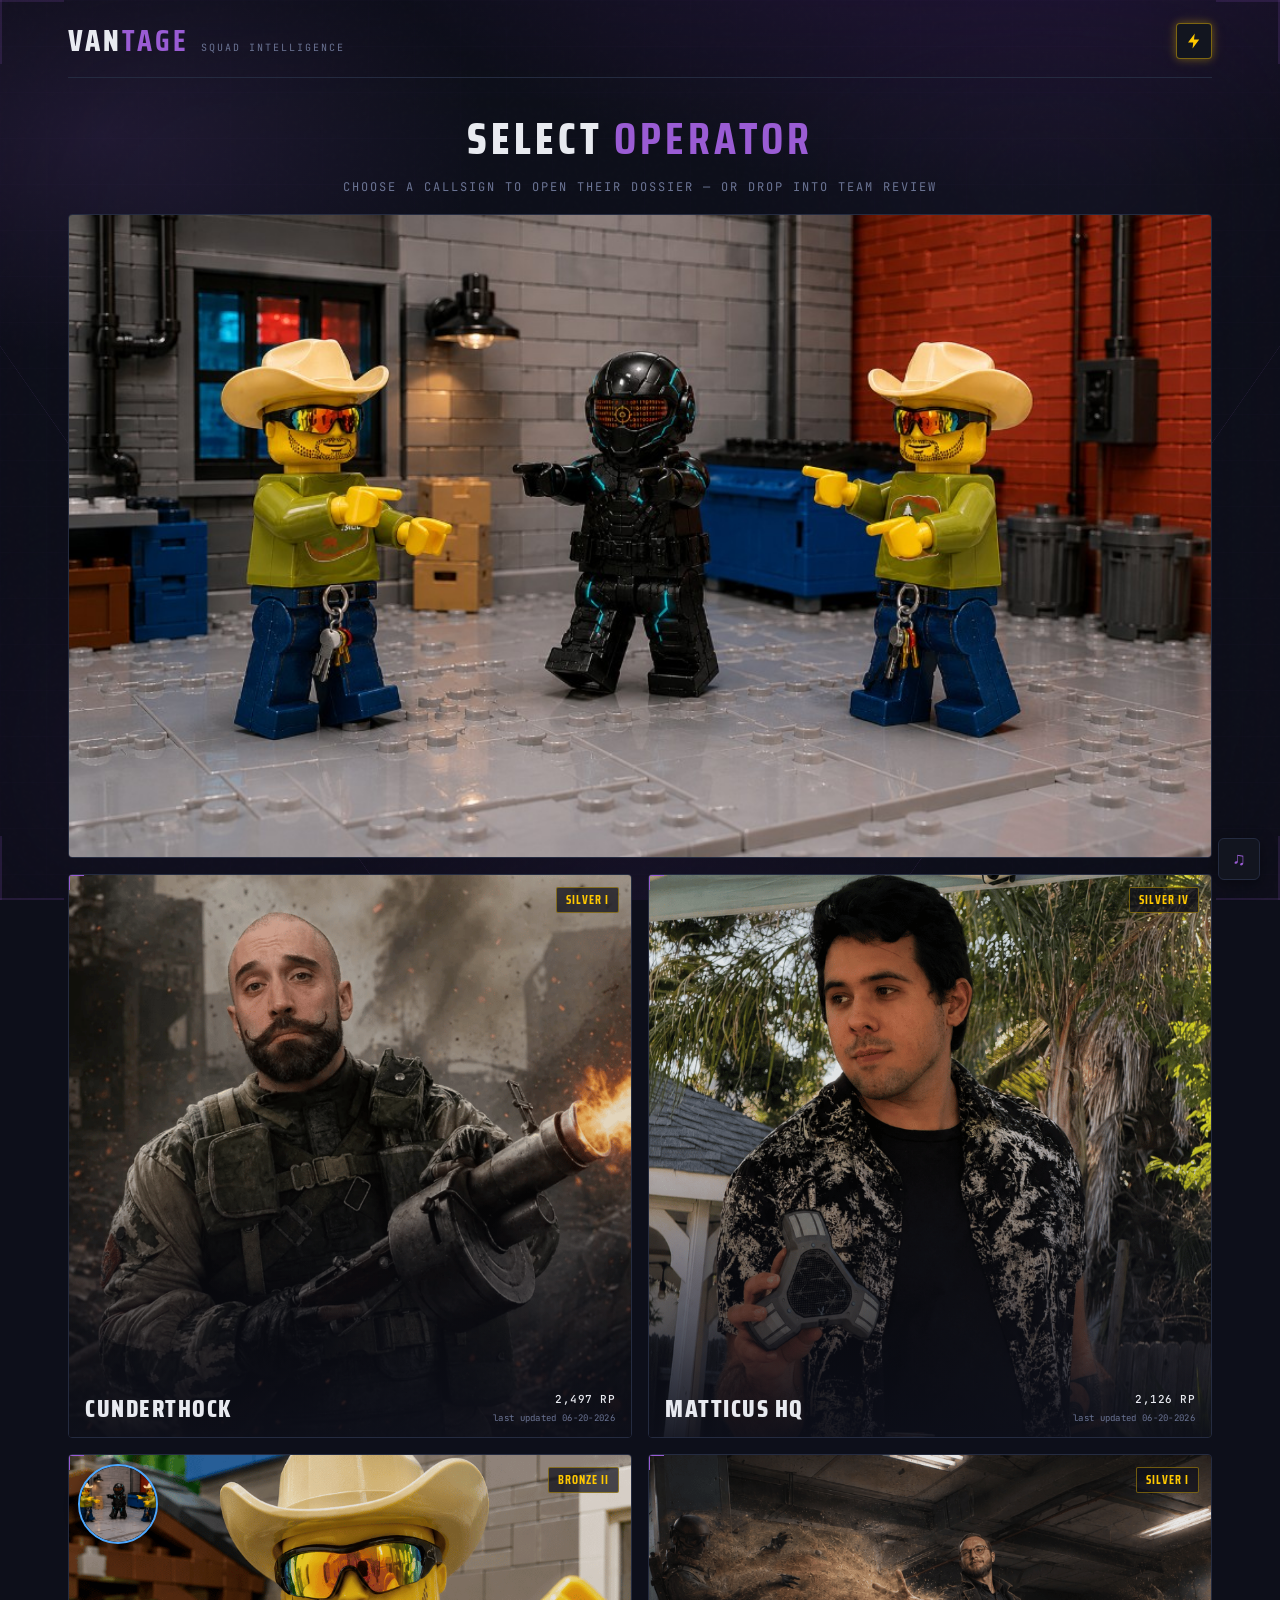
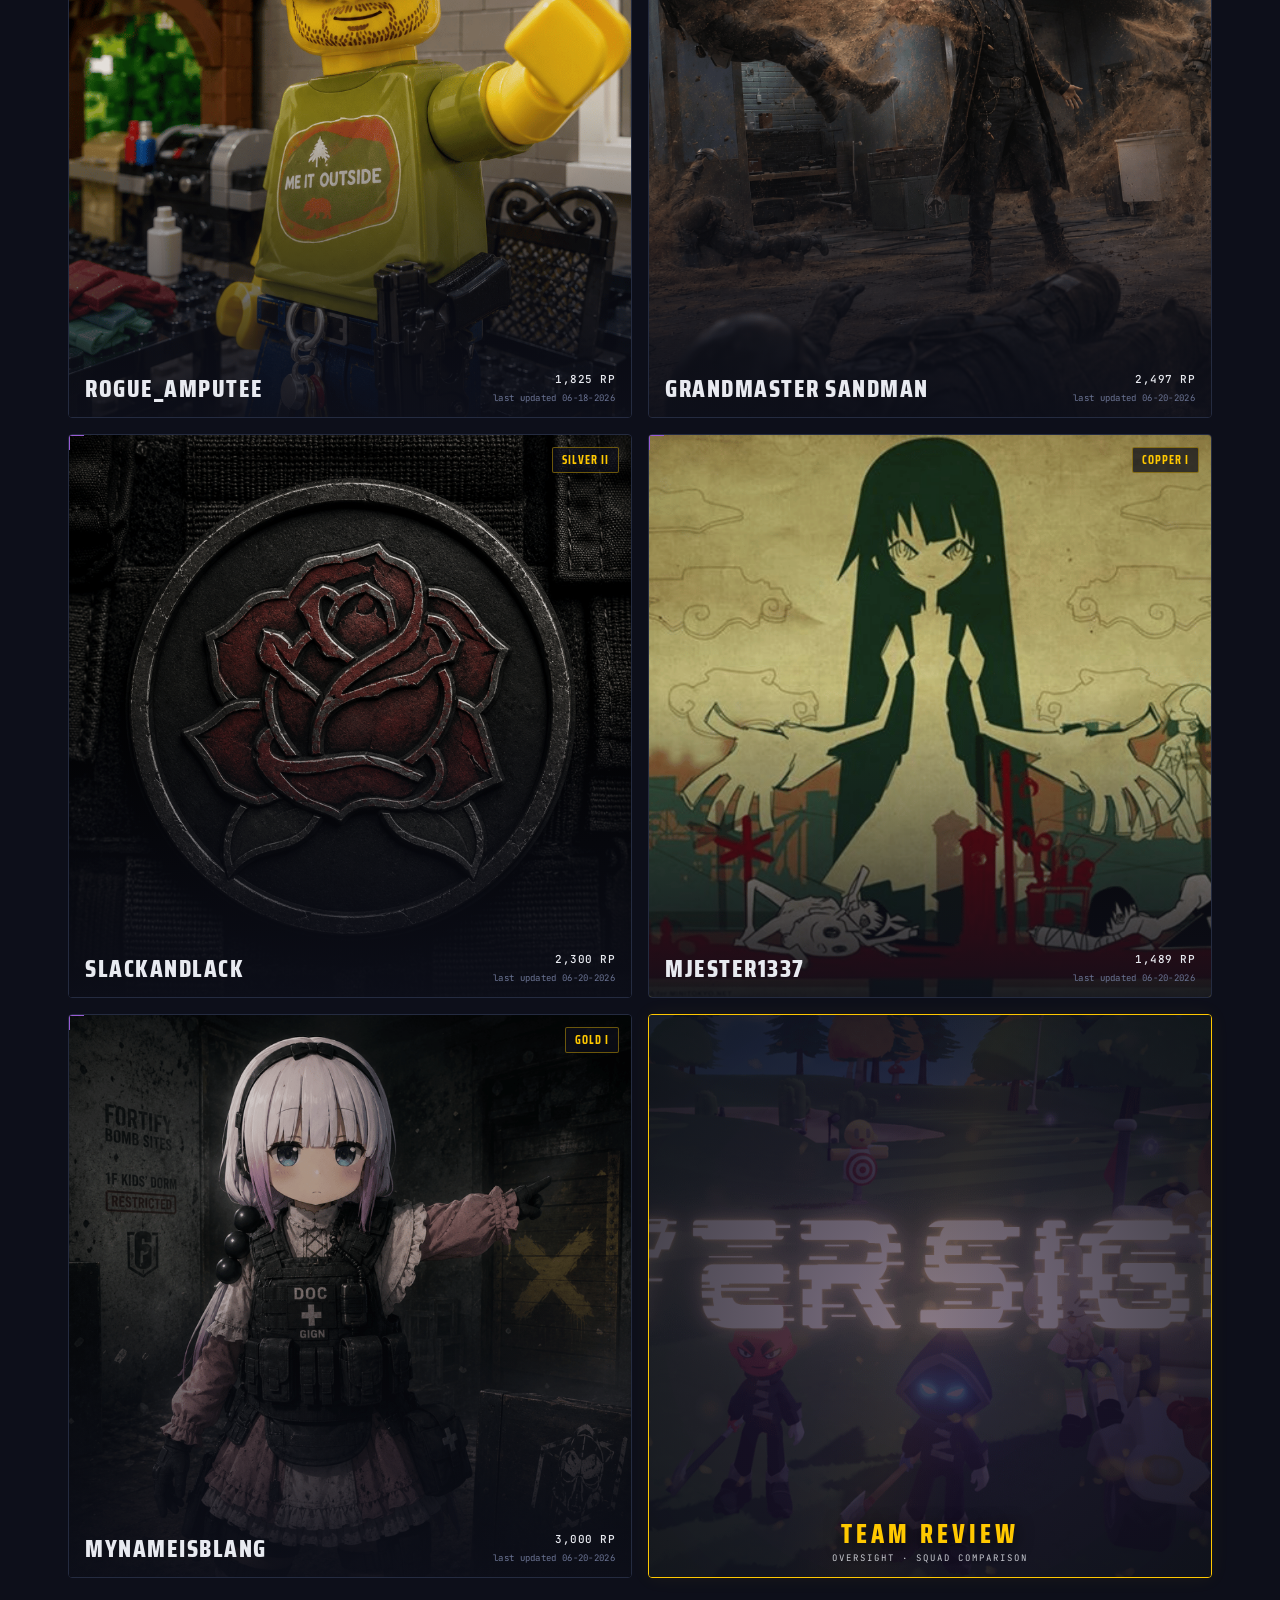
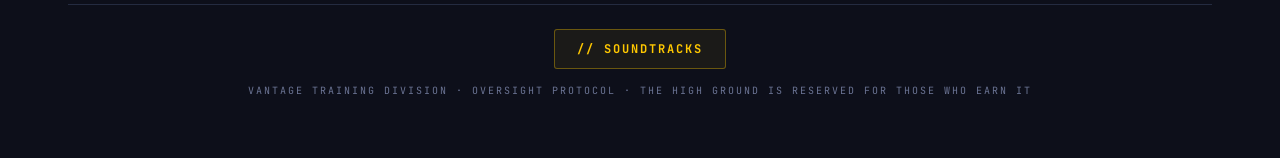
==== commit 6d180fb0: "pic fix" ====
--- a/index.html
+++ b/index.html
@@ -27,13 +27,13 @@
   </div>
 
   <div class="roster-banner">
-    <img class="roster-banner-img" src="assets/images/roster-header.png?v=spiderman-alt" alt="VANTAGE squad roster — Spider-Man pointing meme">
+    <img class="roster-banner-img" src="assets/images/roster-header.png?v=spiderman-alt-v2" alt="VANTAGE squad roster — Spider-Man pointing meme">
   </div>
 
   <div class="roster" id="roster"></div>
 
   <div class="foot">VANTAGE TRAINING DIVISION · OVERSIGHT PROTOCOL · THE HIGH GROUND IS RESERVED FOR THOSE WHO EARN IT</div>
 </div>
-<script src="assets/js/vantage.js?v=46"></script>
+<script src="assets/js/vantage.js?v=47"></script>
 </body>
 </html>
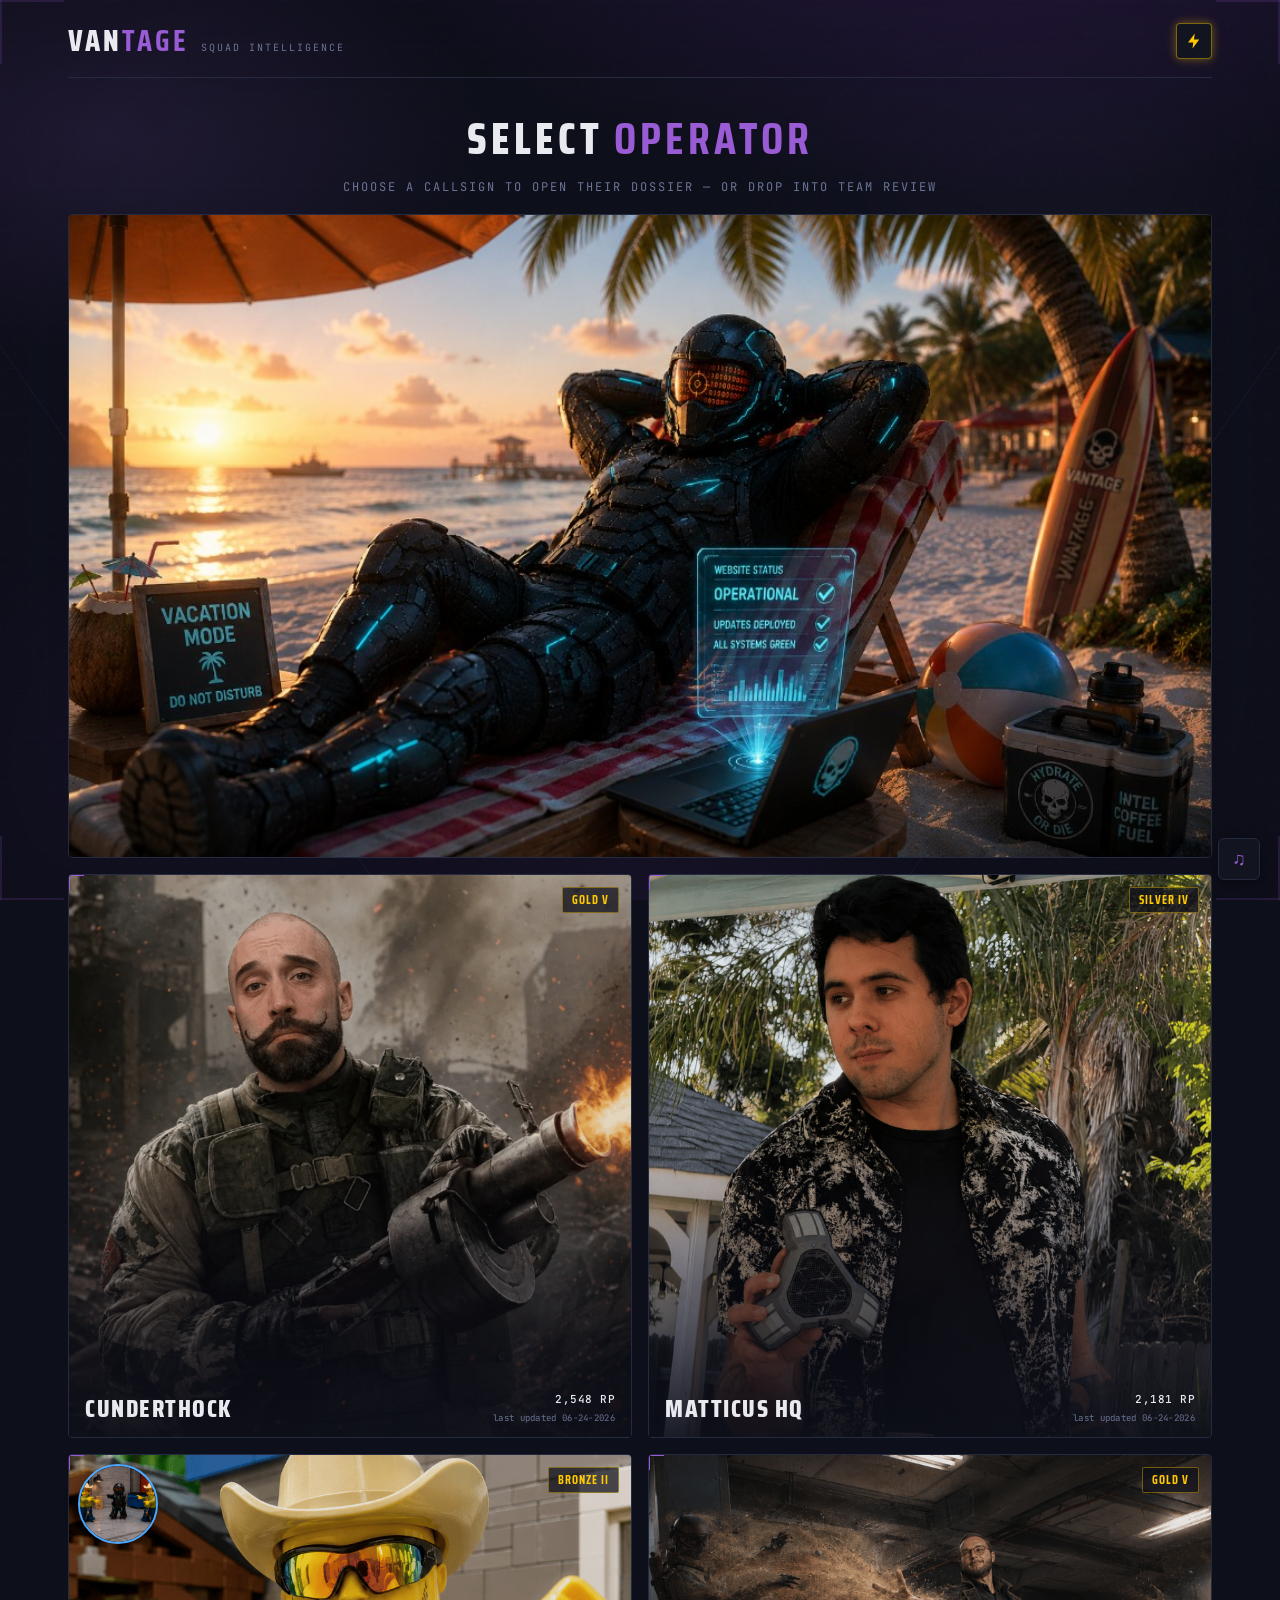
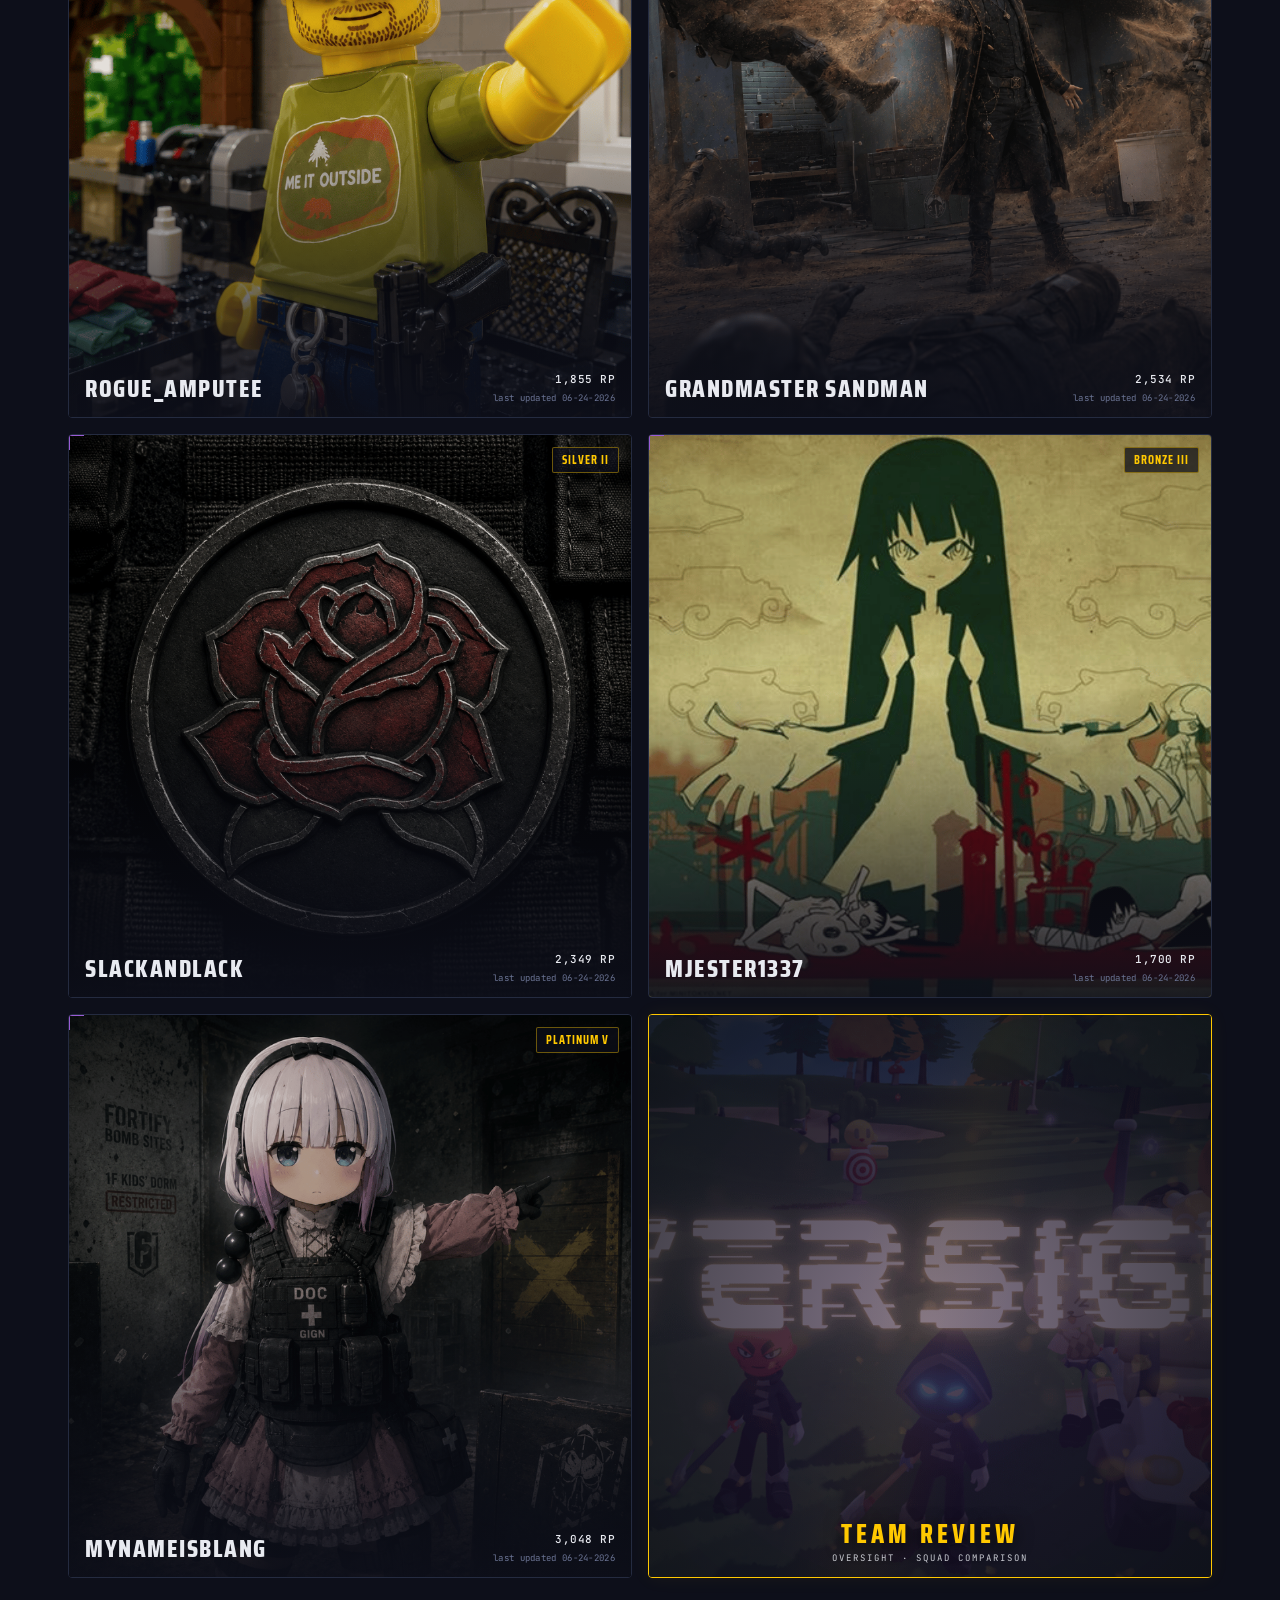
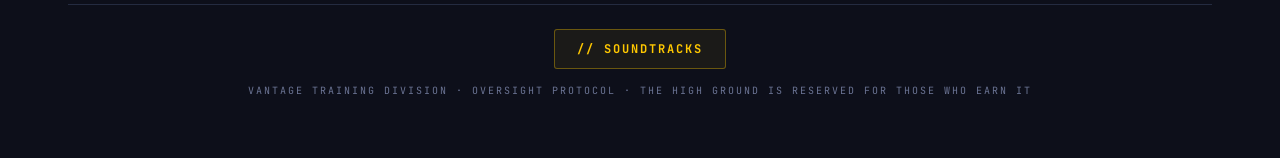
==== commit 92977078: "06.24.2026 stats update" ====
--- a/index.html
+++ b/index.html
@@ -27,7 +27,7 @@
   </div>
 
   <div class="roster-banner">
-    <img class="roster-banner-img" src="assets/images/roster-header.png?v=spiderman-alt-v2" alt="VANTAGE squad roster — Spider-Man pointing meme">
+    <img class="roster-banner-img" src="assets/images/roster-header.png?v=vacation-jun24" alt="VANTAGE vacation mode — tactical operator on beach, all systems green">
   </div>
 
   <div class="roster" id="roster"></div>
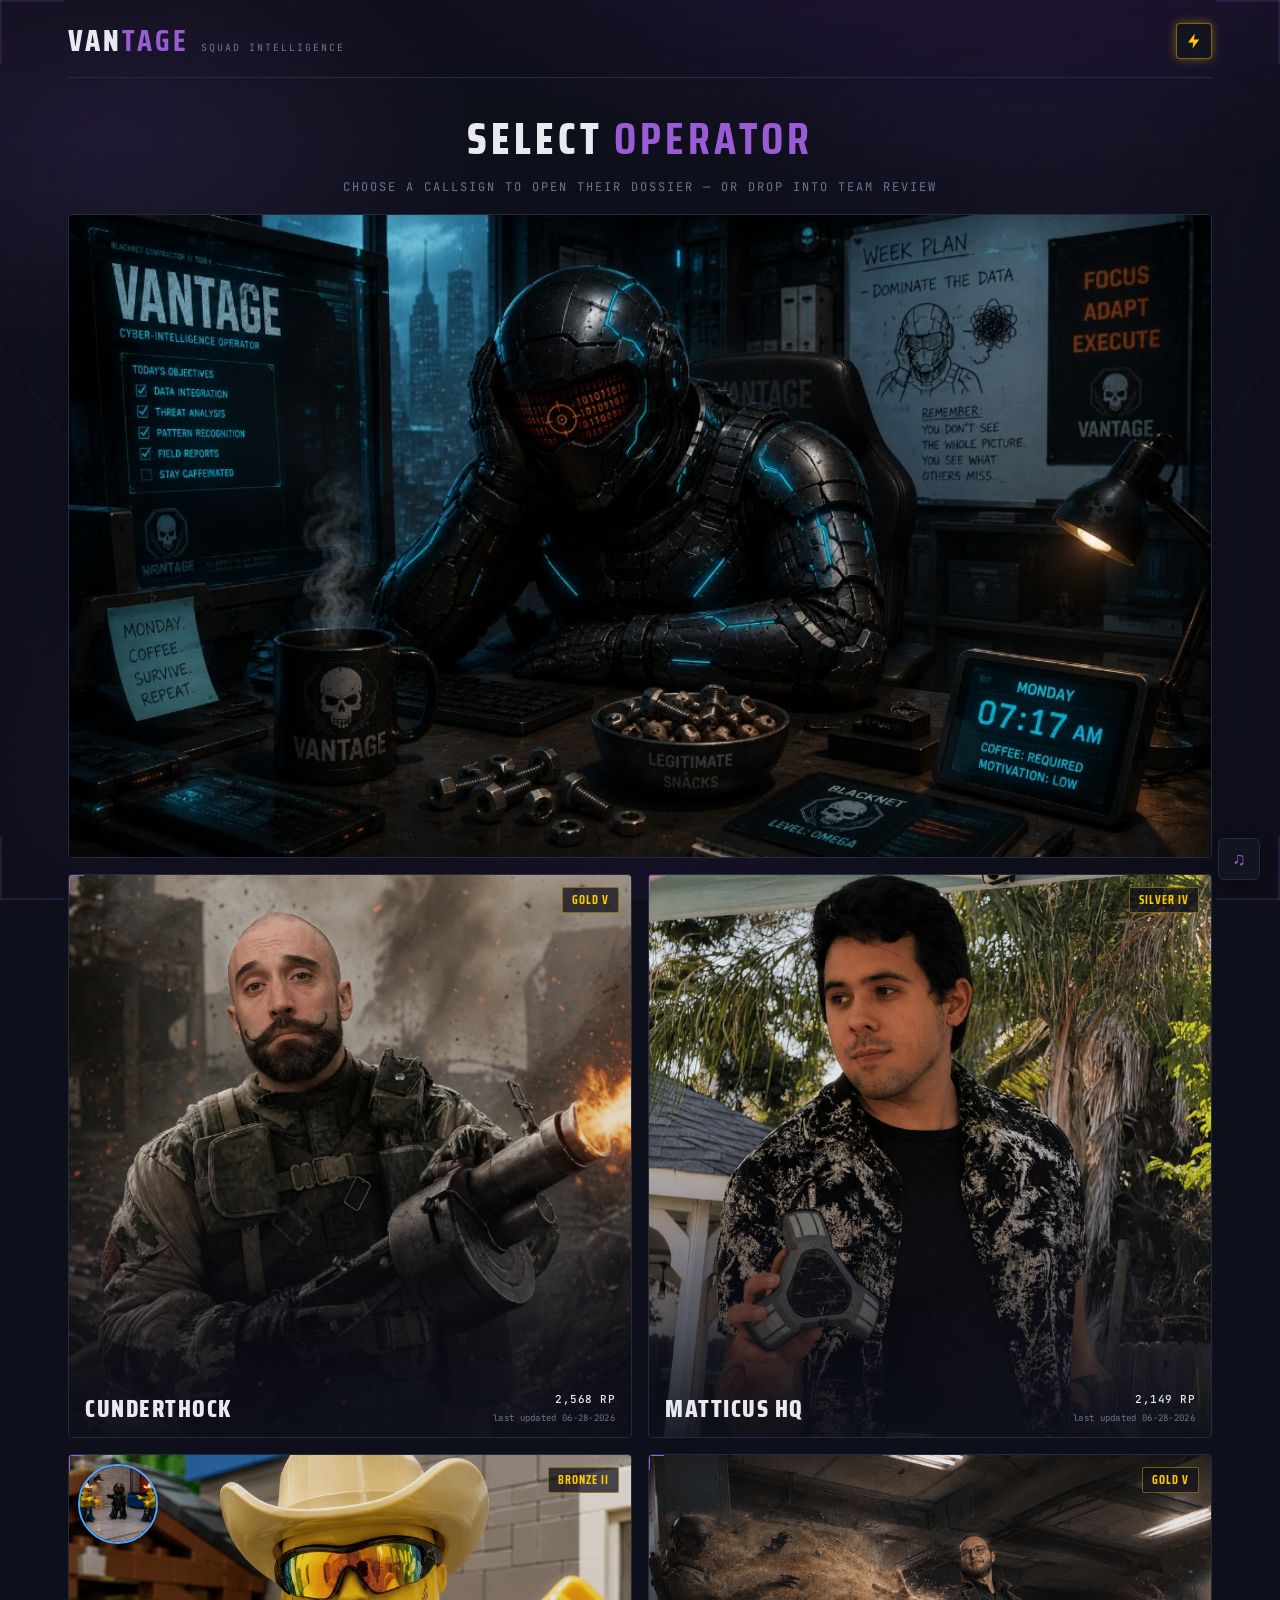
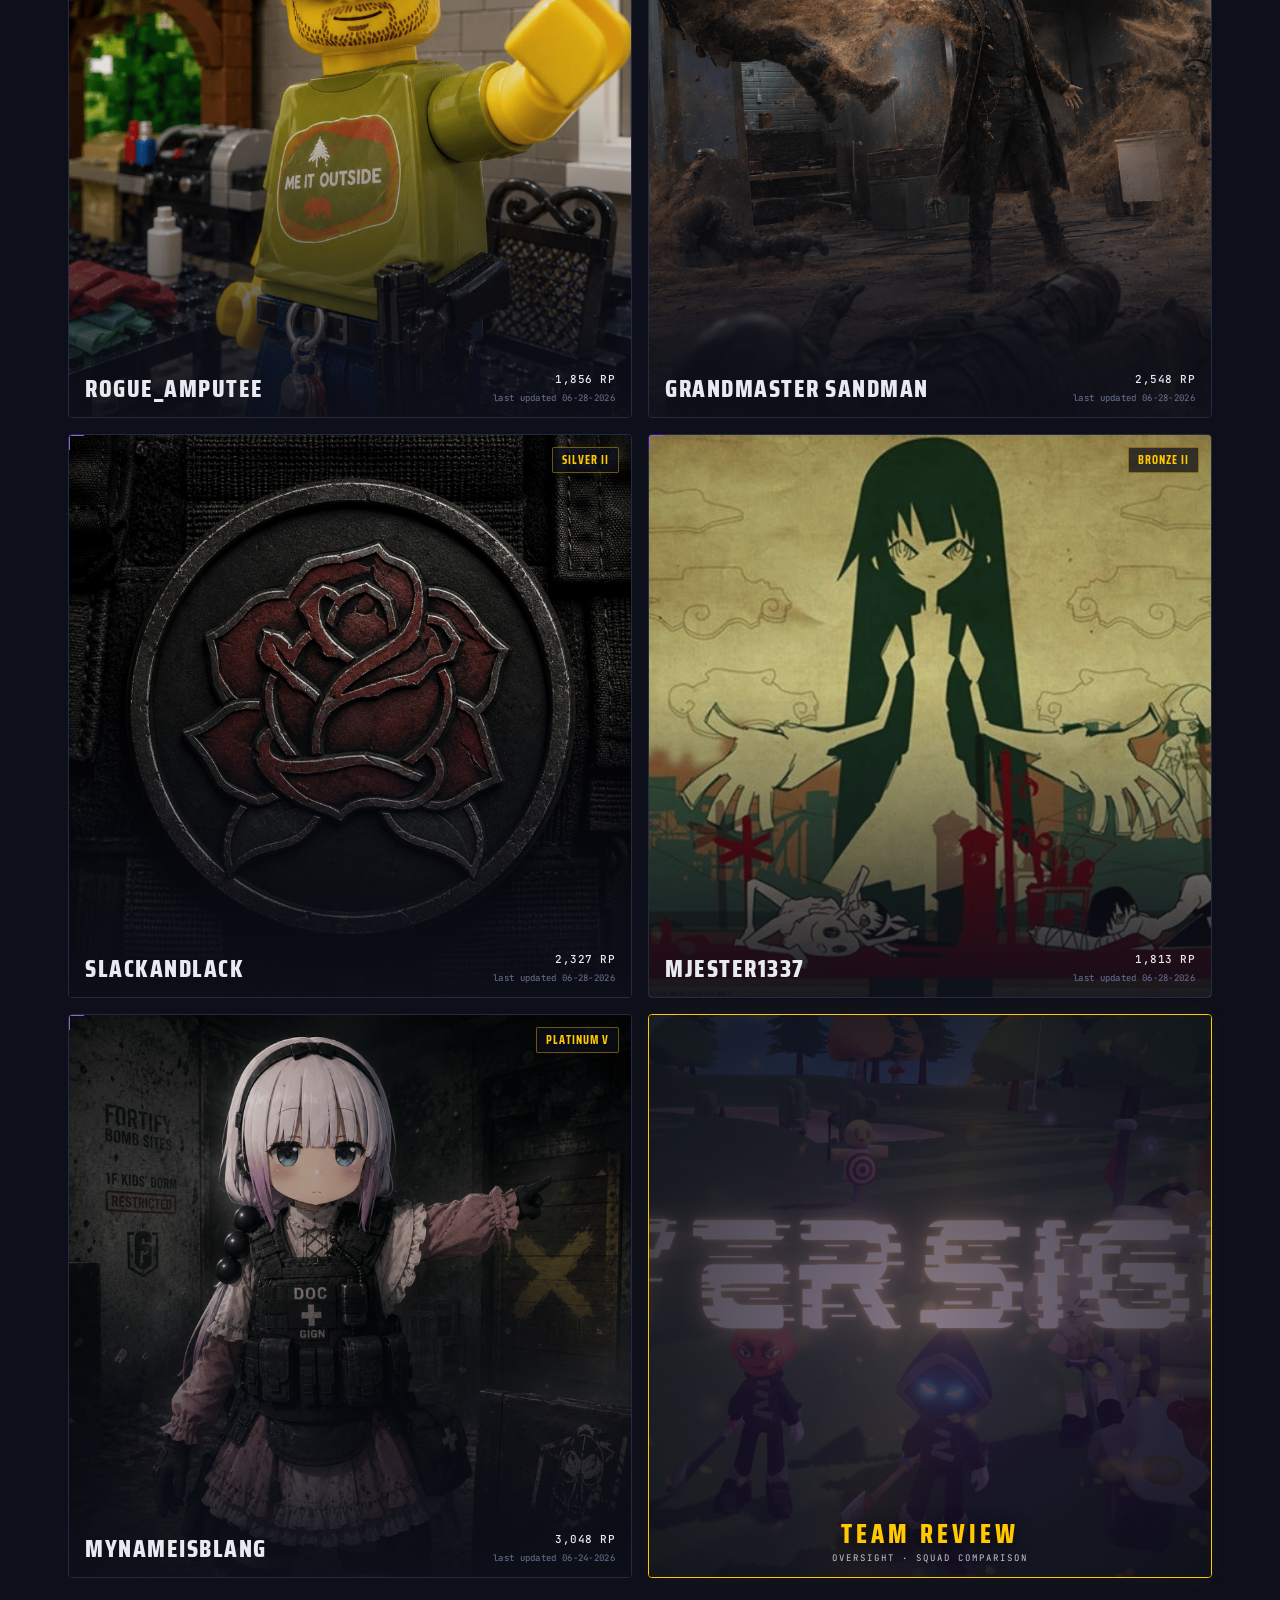
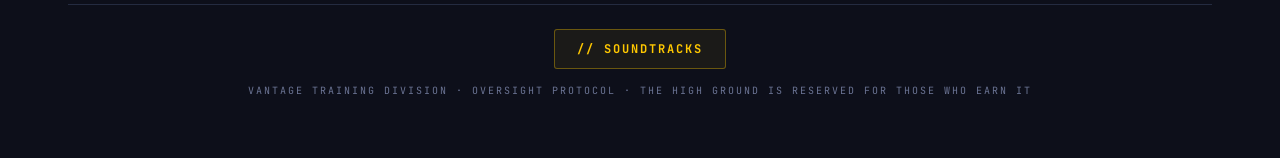
==== commit 54a126a3: "06.29.2026 Update" ====
--- a/index.html
+++ b/index.html
@@ -27,7 +27,7 @@
   </div>
 
   <div class="roster-banner">
-    <img class="roster-banner-img" src="assets/images/roster-header.png?v=vacation-jun24" alt="VANTAGE vacation mode — tactical operator on beach, all systems green">
+    <img class="roster-banner-img" src="assets/images/roster-header.png?v=monday-jun29" alt="VANTAGE cyber-intelligence operator at the desk — Monday morning, coffee required, motivation low">
   </div>
 
   <div class="roster" id="roster"></div>
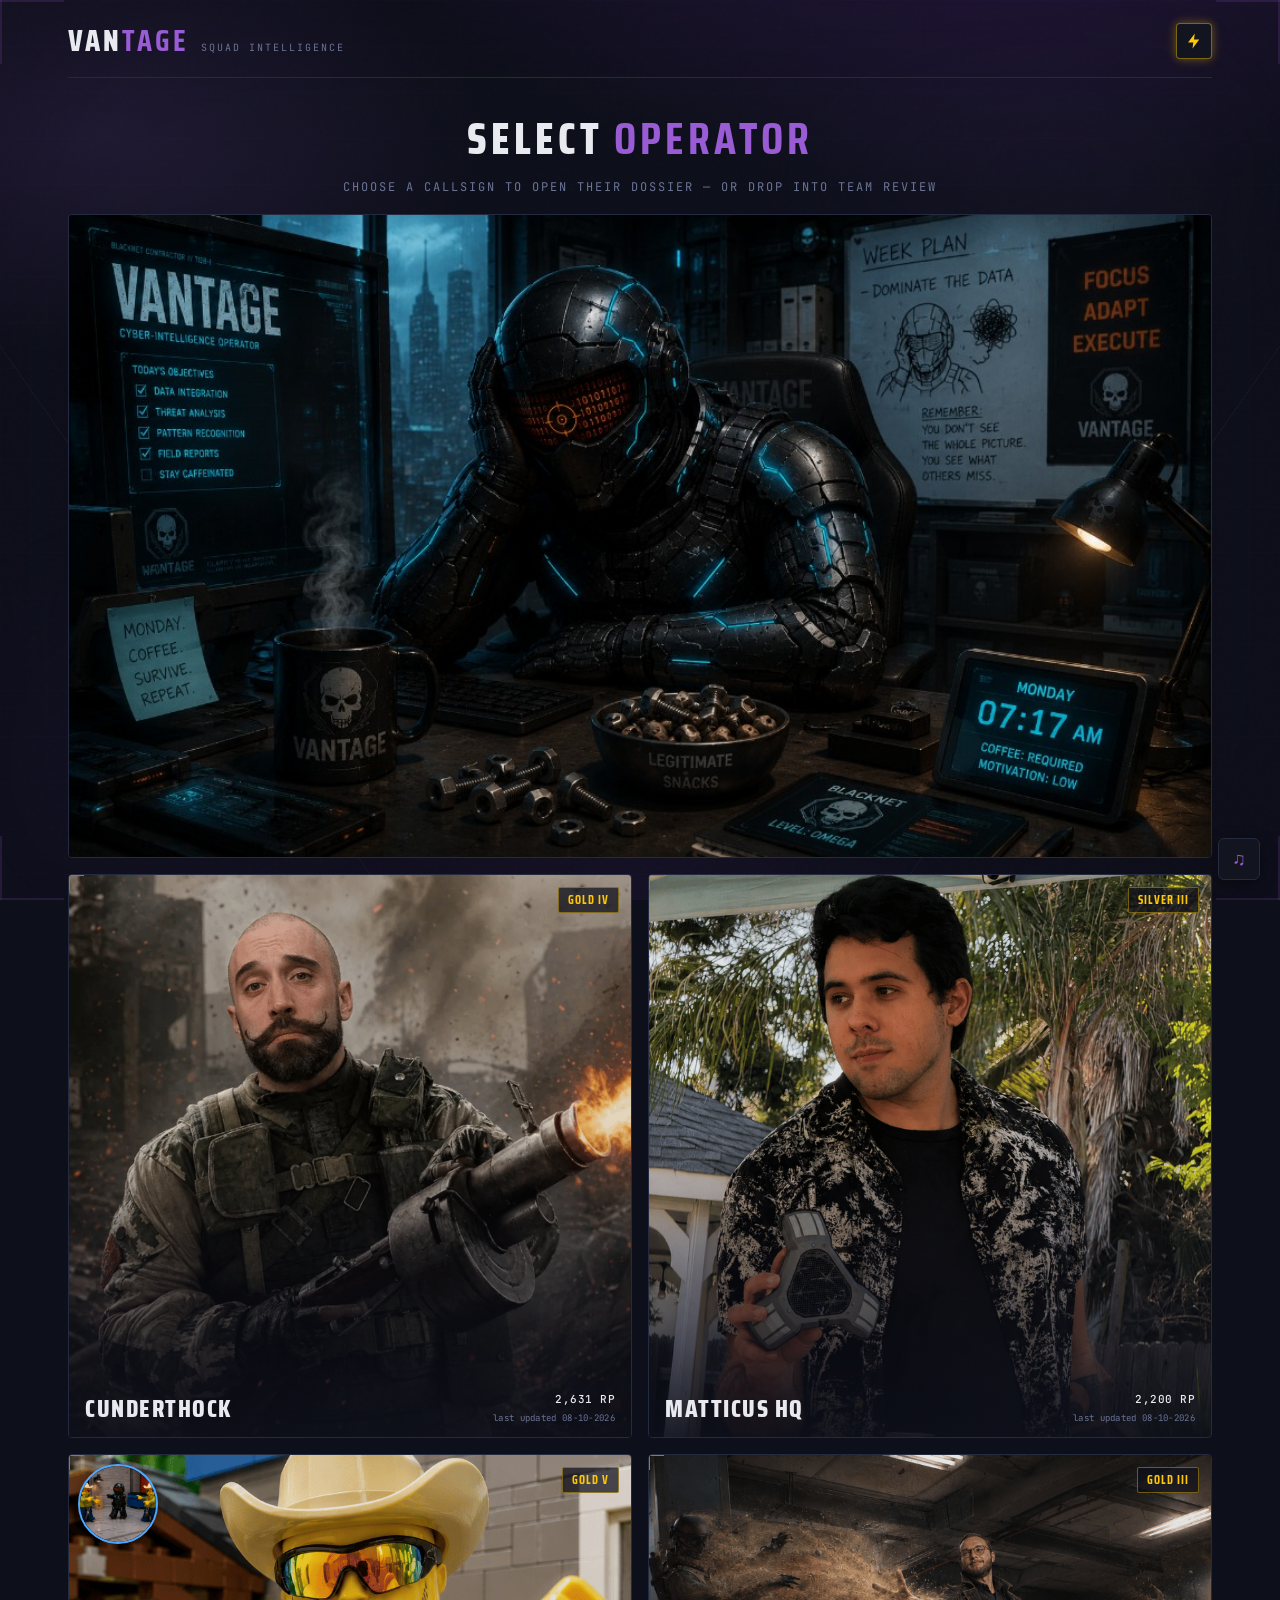
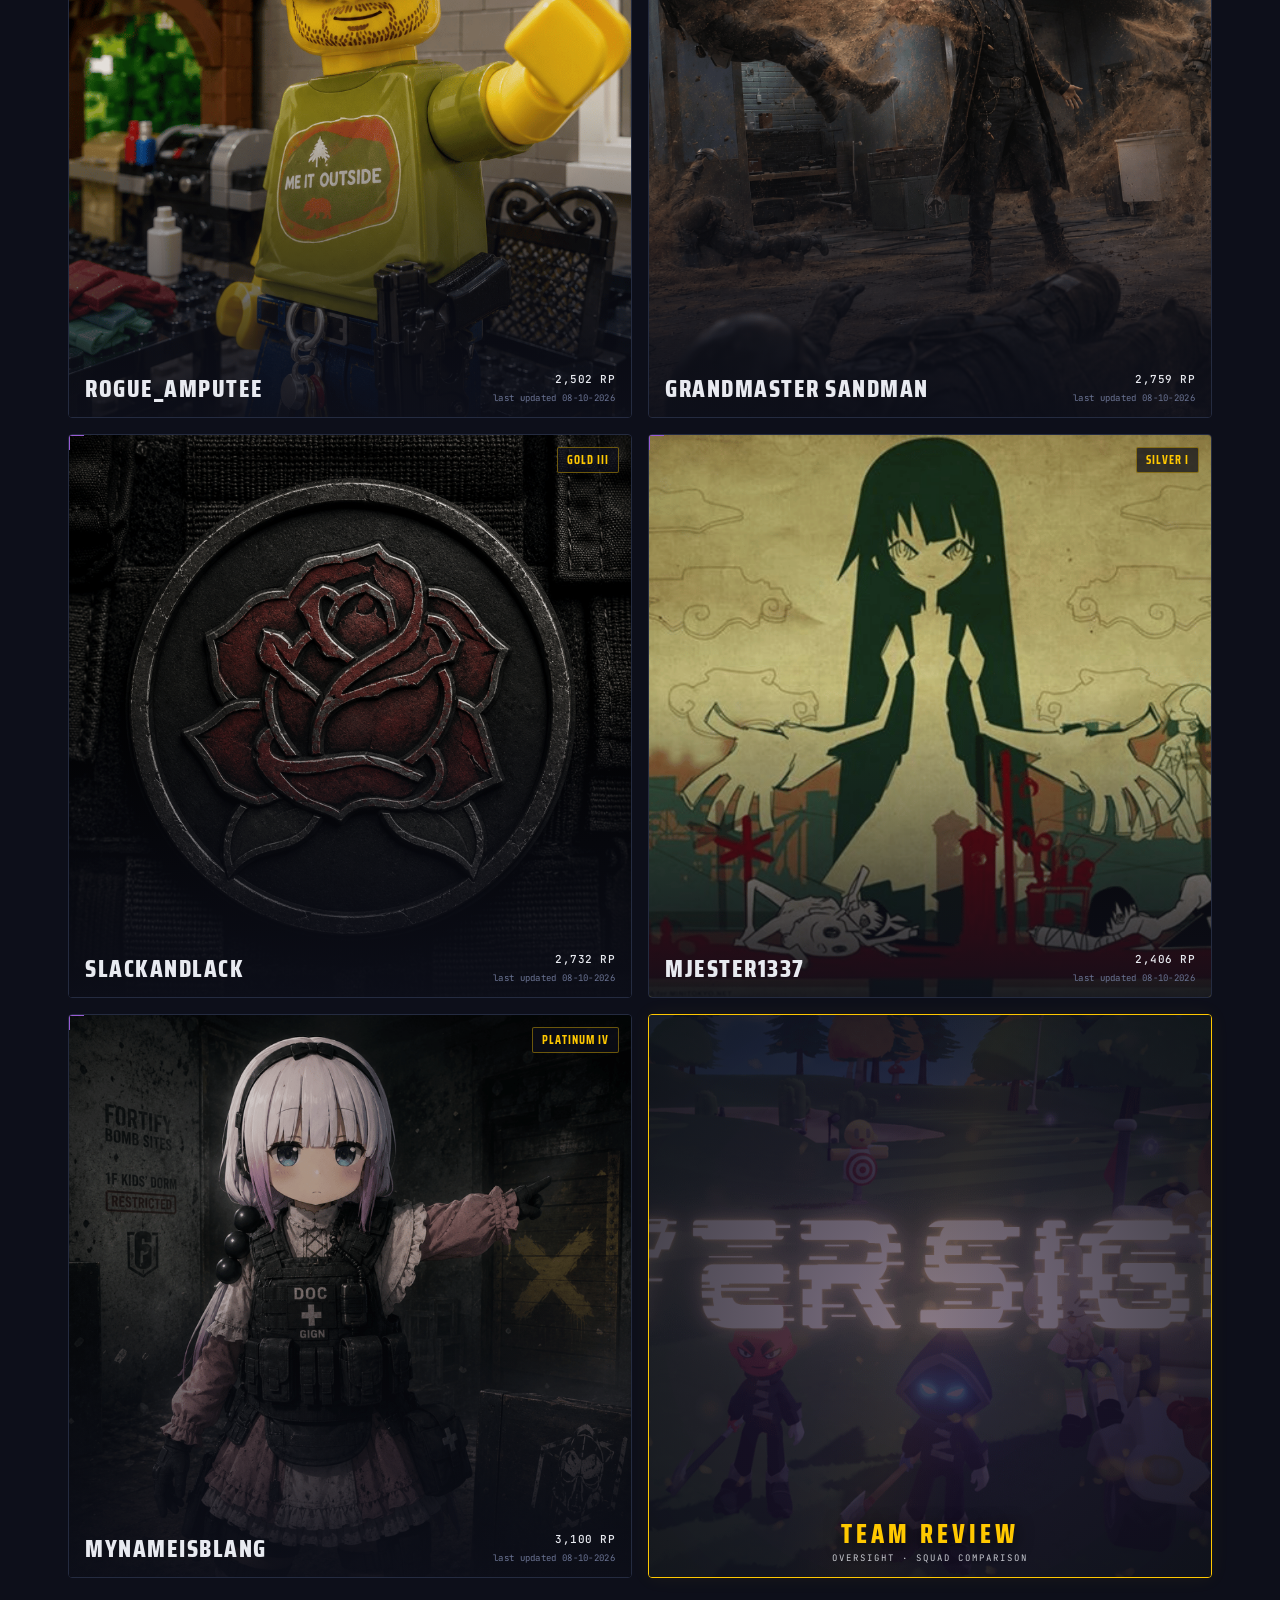
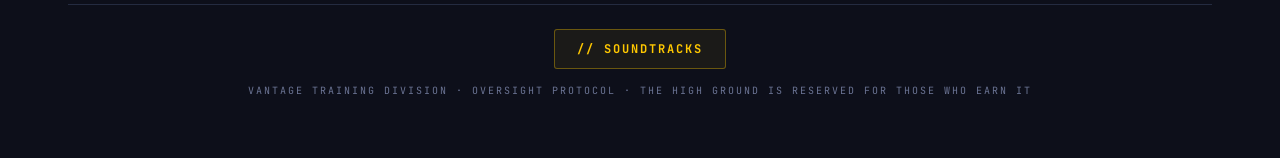
==== commit d230fb39: "Vantage 2.0 RETURN UPDATE" ====
--- a/index.html
+++ b/index.html
@@ -27,7 +27,7 @@
   </div>
 
   <div class="roster-banner">
-    <img class="roster-banner-img" src="assets/images/roster-header.png?v=monday-jun29" alt="VANTAGE cyber-intelligence operator at the desk — Monday morning, coffee required, motivation low">
+    <img class="roster-banner-img" src="assets/images/roster-header.png?v=welcomeback-aug10" alt="VANTAGE cyber-intelligence operator returning from vacation — flamingo float, lei, and sunglasses still on — welcome back to logs, low light, and no sun">
   </div>
 
   <div class="roster" id="roster"></div>
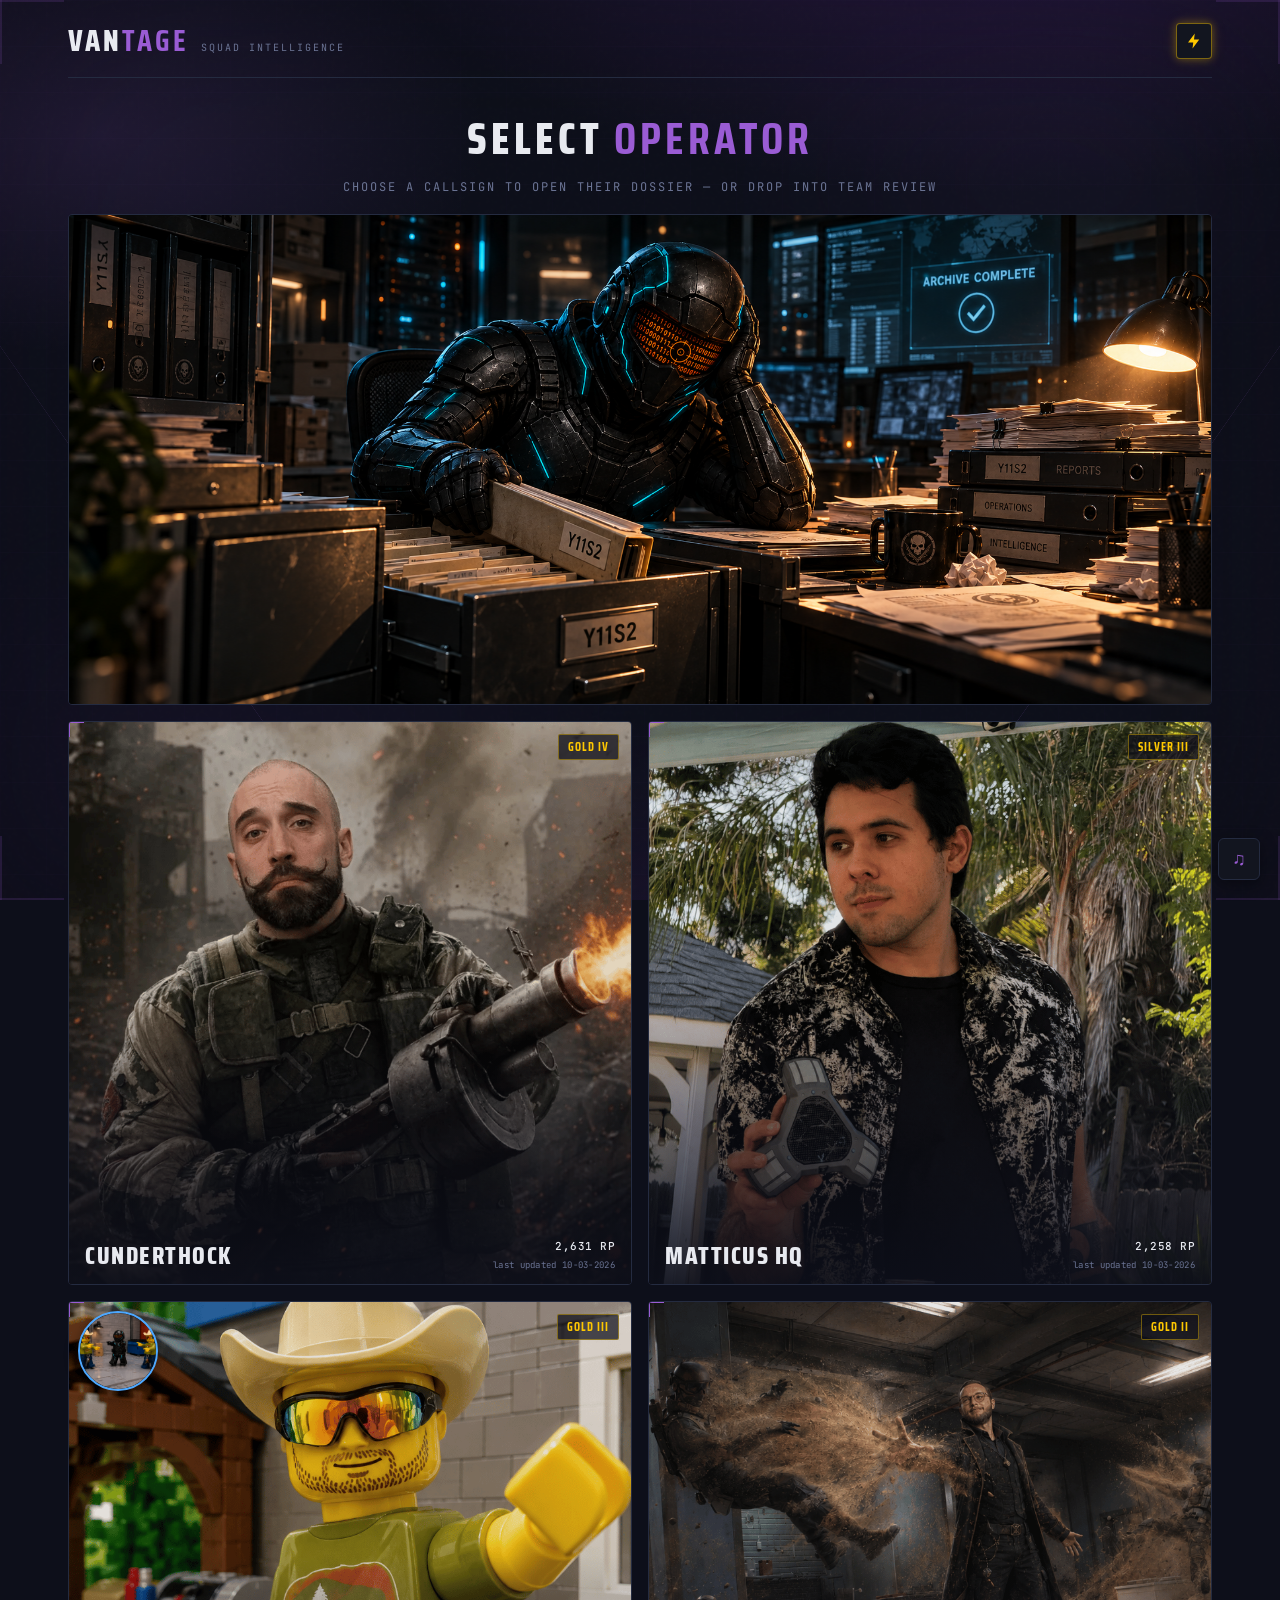
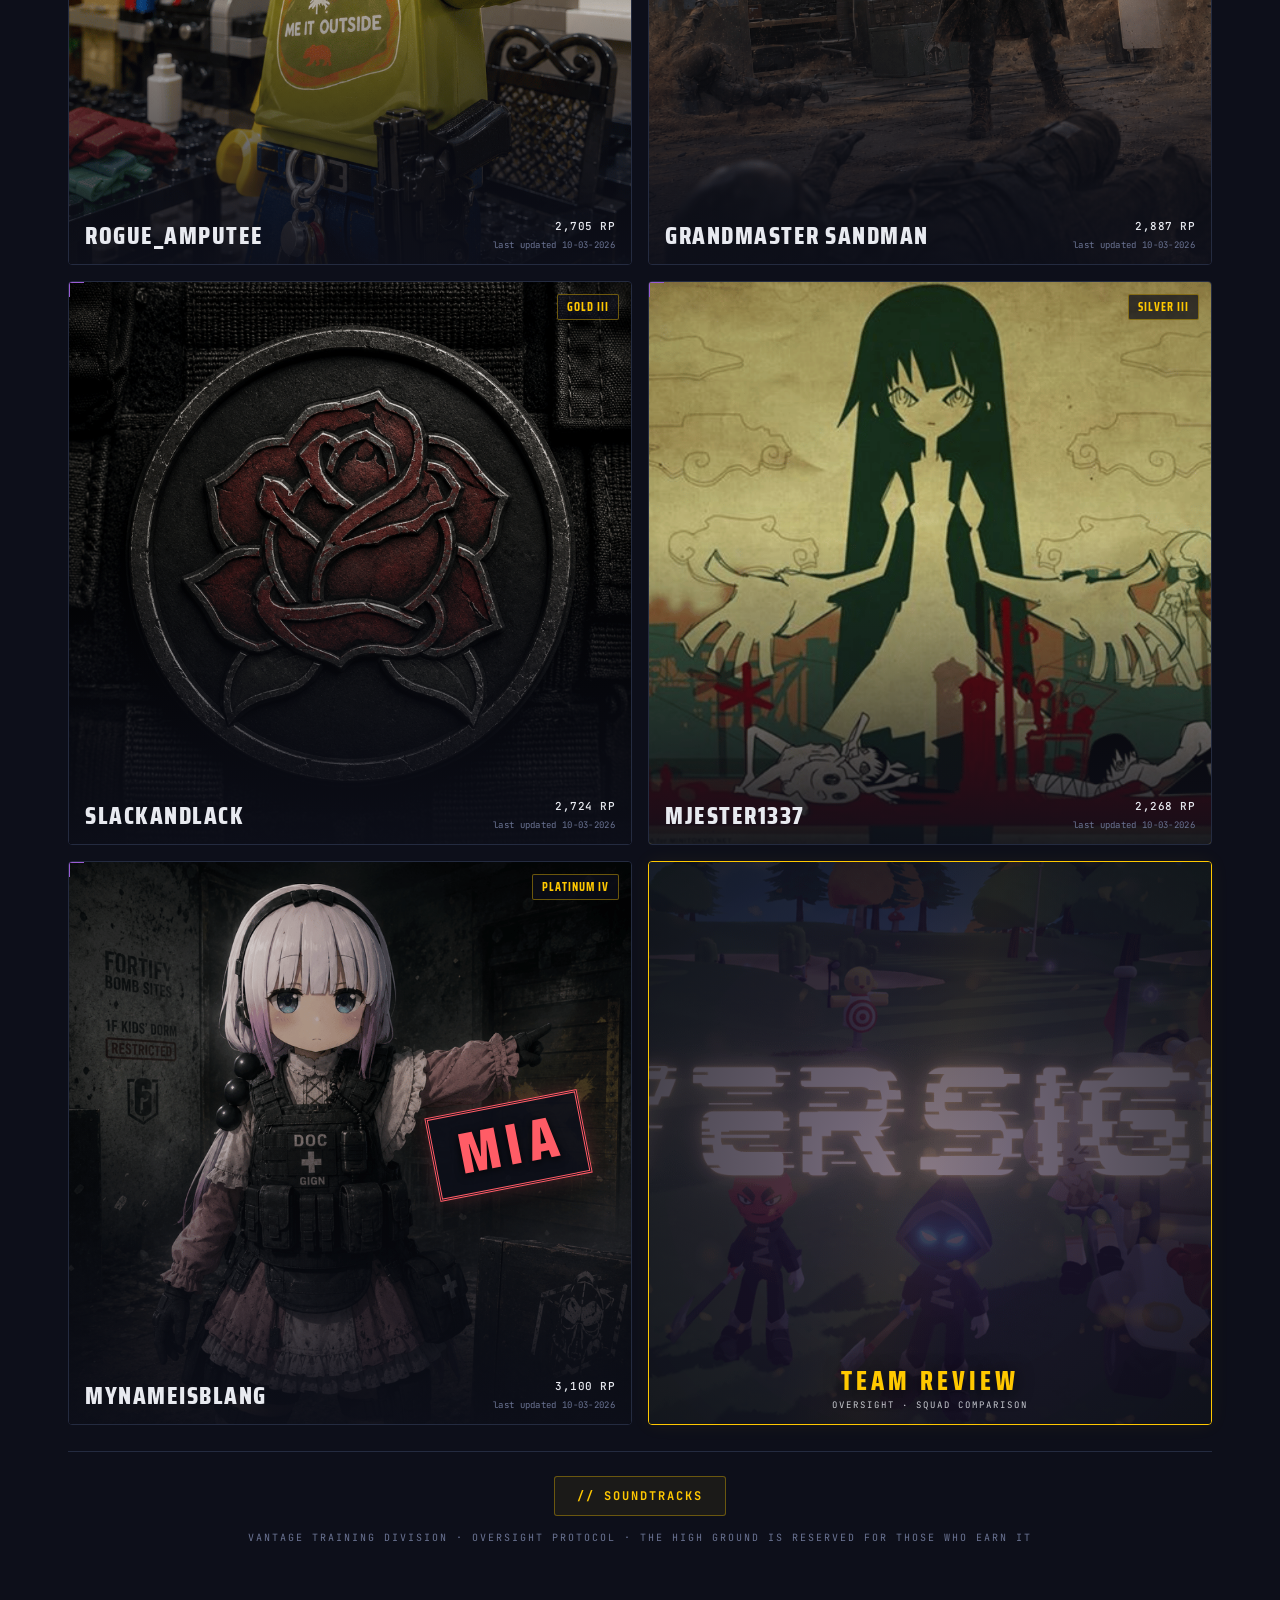
==== commit 8023117c: "VANTAGE S2 YEAR 11 INAL" ====
--- a/index.html
+++ b/index.html
@@ -9,7 +9,7 @@
 <link rel="preconnect" href="https://fonts.googleapis.com">
 <link rel="preconnect" href="https://fonts.gstatic.com" crossorigin>
 <link href="https://fonts.googleapis.com/css2?family=Saira+Condensed:wght@400;600;700;800&family=JetBrains+Mono:wght@400;500;700&display=swap" rel="stylesheet">
-<link rel="stylesheet" href="assets/css/vantage.css?v=46">
+<link rel="stylesheet" href="assets/css/vantage.css?v=47">
 </head>
 <body data-page="roster" data-base="">
 <div class="wrap">
@@ -27,13 +27,13 @@
   </div>
 
   <div class="roster-banner">
-    <img class="roster-banner-img" src="assets/images/roster-header.png?v=welcomeback-aug10" alt="VANTAGE cyber-intelligence operator returning from vacation — flamingo float, lei, and sunglasses still on — welcome back to logs, low light, and no sun">
+    <img class="roster-banner-img" src="assets/images/vantage-y11s2-archive-banner.png" alt="VANTAGE filing the final Y11S2 report, tired and relieved, with ARCHIVE COMPLETE on the monitor behind him">
   </div>
 
   <div class="roster" id="roster"></div>
 
   <div class="foot">VANTAGE TRAINING DIVISION · OVERSIGHT PROTOCOL · THE HIGH GROUND IS RESERVED FOR THOSE WHO EARN IT</div>
 </div>
-<script src="assets/js/vantage.js?v=47"></script>
+<script src="assets/js/vantage.js?v=51"></script>
 </body>
 </html>
--- a/assets/css/vantage.css
+++ b/assets/css/vantage.css
@@ -102,6 +102,13 @@
 .pcard:hover{transform:translateY(-4px);border-color:var(--pcard-accent);box-shadow:0 14px 36px color-mix(in srgb,var(--pcard-accent) 35%,transparent)}
 .pcard:hover img{transform:scale(1.05);filter:saturate(1.05) brightness(1)}
 .pcard:hover .corner{width:26px;height:26px;border-color:var(--pcard-accent)}
+/* Current roster availability; the portrait and archived season stay intact. */
+.mia-tag{position:absolute;right:8%;bottom:42%;z-index:3;pointer-events:none;
+  font-family:var(--disp);font-weight:800;font-size:clamp(26px,5vw,58px);line-height:1;
+  letter-spacing:.12em;text-indent:.12em;color:#ff5c66;background:rgba(13,15,26,.88);
+  border:3px double #ff5c66;padding:.18em .3em;transform:rotate(-11deg);
+  text-shadow:0 2px 8px rgba(0,0,0,.85);box-shadow:0 0 18px rgba(255,92,102,.2)}
+.player-banner .mia-tag{right:5%;bottom:13%}
 /* oversight square tile — bottom-right in 2×4 roster grid */
 .ocard{position:relative;aspect-ratio:1/1;border:1px solid var(--gold);border-radius:4px;
   overflow:hidden;cursor:pointer;transition:transform .2s,box-shadow .2s,border-color .2s;animation:rise .5s .2s ease both;
@@ -175,7 +182,7 @@
 .roster-banner img,.roster-banner video{width:100%;height:auto;display:block;vertical-align:top}
 /* player dossier — optional per-player season header (e.g. Cunder Y11S2) */
 .player-banner{
-  width:100%;margin:0 0 18px;border:1px solid var(--border);border-radius:4px;
+  position:relative;width:100%;margin:0 0 18px;border:1px solid var(--border);border-radius:4px;
   background:var(--panel);overflow:hidden;animation:rise .45s ease both;
 }
 .player-banner img{width:100%;height:auto;display:block;vertical-align:top}
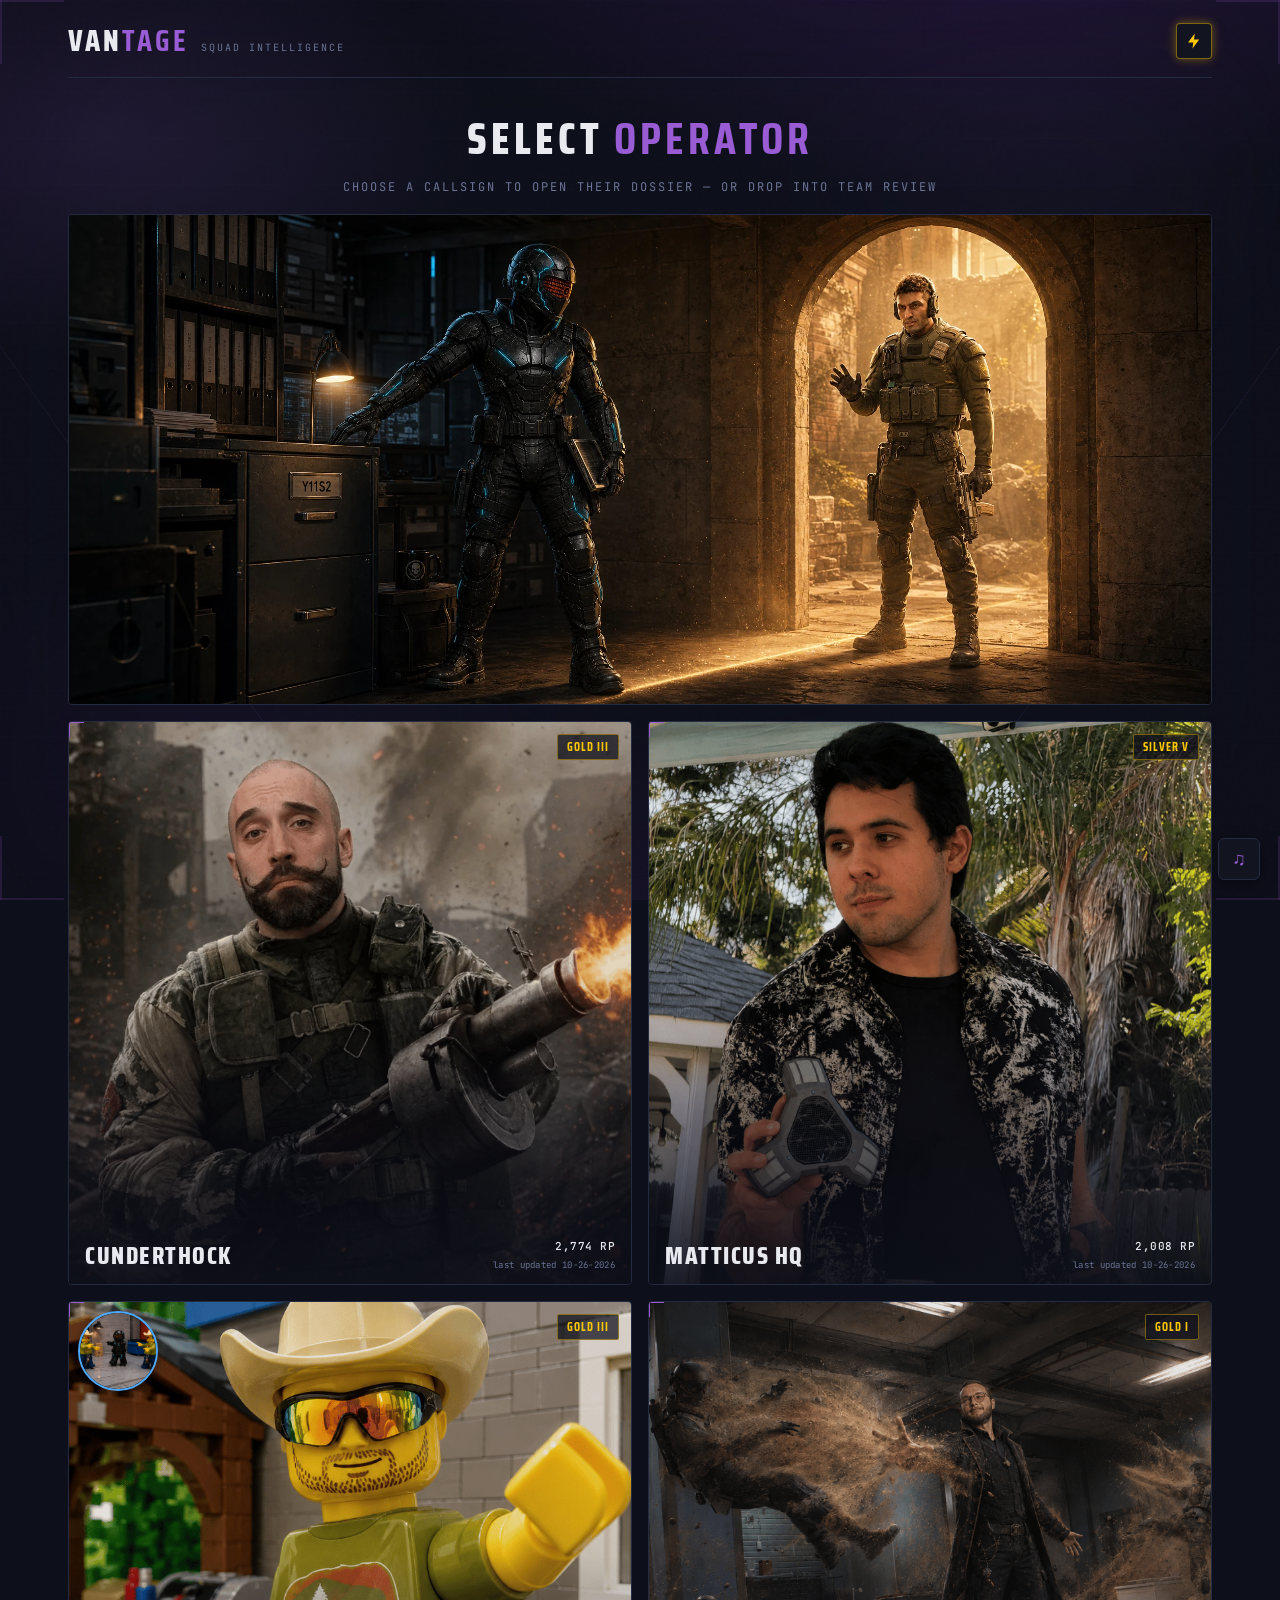
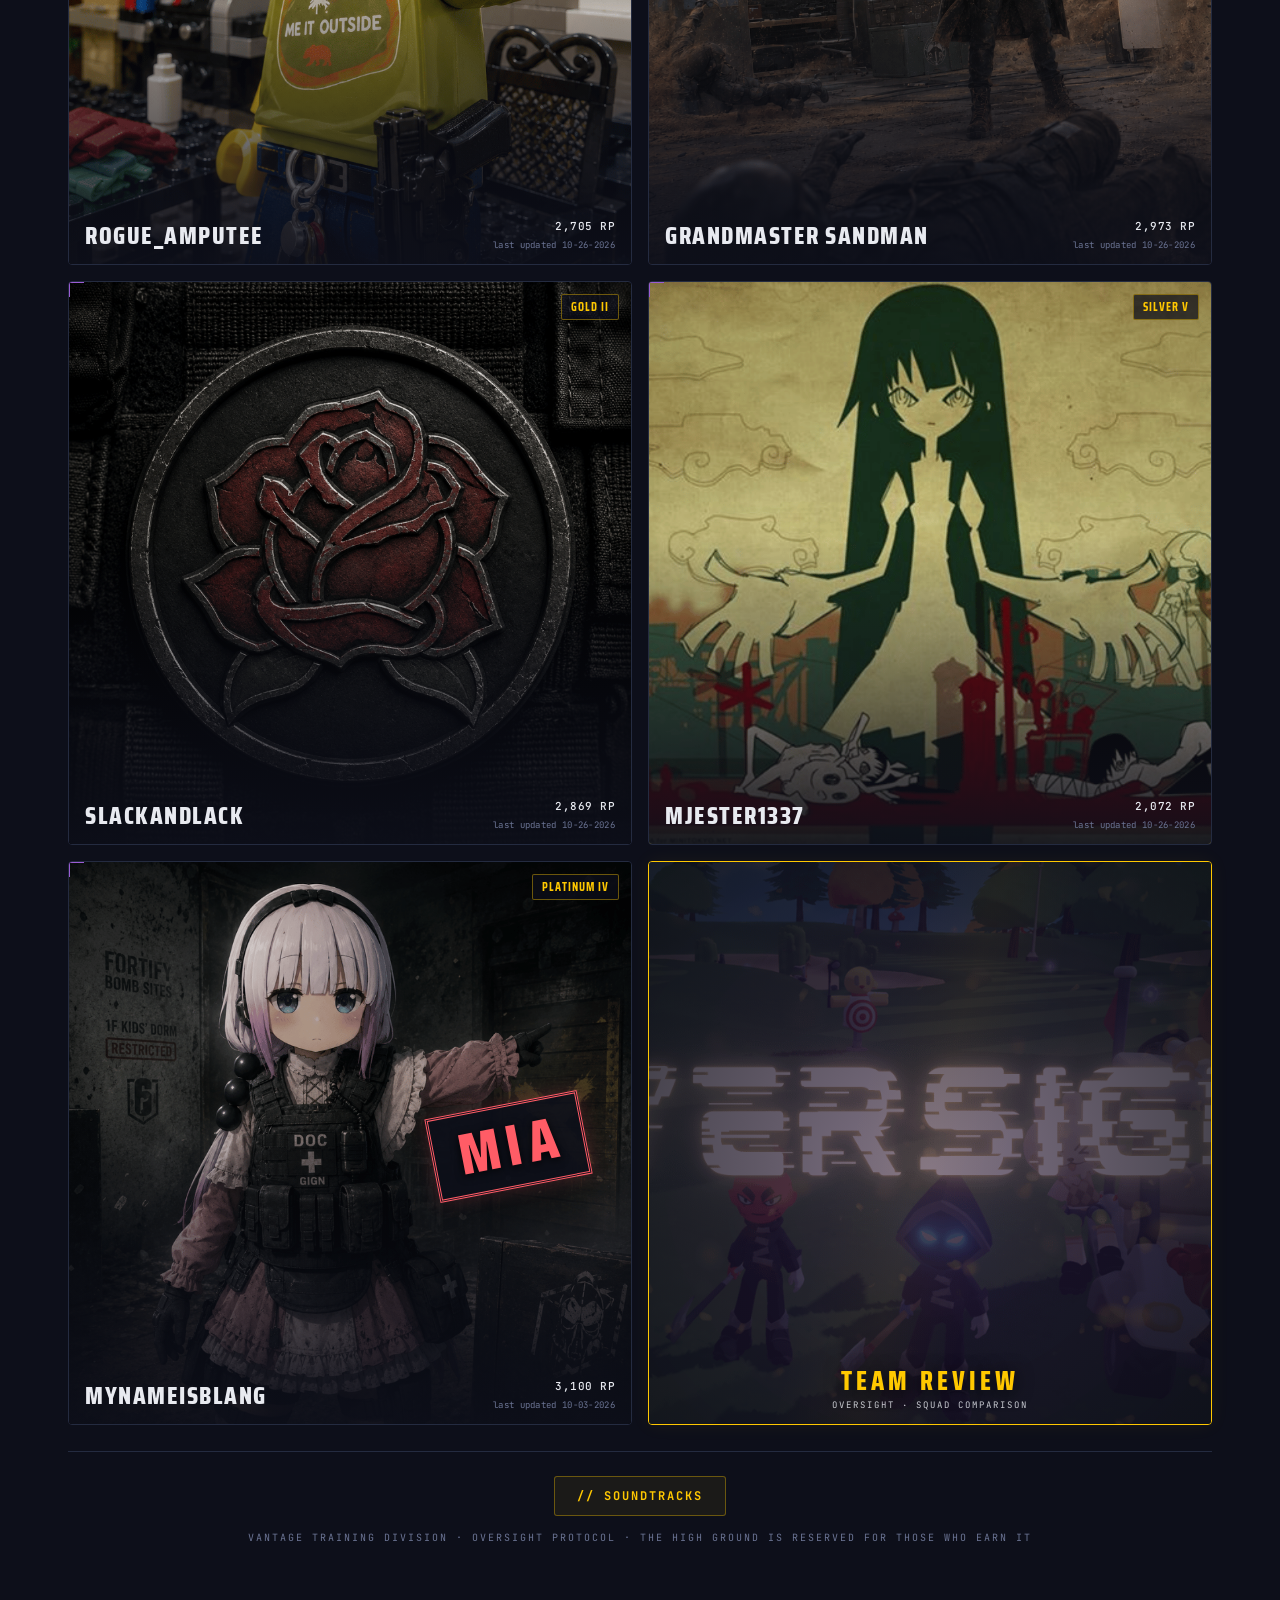
==== commit 1d33860b: "Y11 S3 UPDATE" ====
--- a/index.html
+++ b/index.html
@@ -9,7 +9,7 @@
 <link rel="preconnect" href="https://fonts.googleapis.com">
 <link rel="preconnect" href="https://fonts.gstatic.com" crossorigin>
 <link href="https://fonts.googleapis.com/css2?family=Saira+Condensed:wght@400;600;700;800&family=JetBrains+Mono:wght@400;500;700&display=swap" rel="stylesheet">
-<link rel="stylesheet" href="assets/css/vantage.css?v=47">
+<link rel="stylesheet" href="assets/css/vantage.css?v=48">
 </head>
 <body data-page="roster" data-base="">
 <div class="wrap">
@@ -27,13 +27,13 @@
   </div>
 
   <div class="roster-banner">
-    <img class="roster-banner-img" src="assets/images/vantage-y11s2-archive-banner.png" alt="VANTAGE filing the final Y11S2 report, tired and relieved, with ARCHIVE COMPLETE on the monitor behind him">
+    <img class="roster-banner-img" src="assets/images/vantage-y11s3-banner.webp?v=2" alt="VANTAGE shuts the last Y11S2 drawer in his archive room and turns to welcome Noor, who has just arrived in the stone doorway as the new season begins">
   </div>
 
   <div class="roster" id="roster"></div>
 
   <div class="foot">VANTAGE TRAINING DIVISION · OVERSIGHT PROTOCOL · THE HIGH GROUND IS RESERVED FOR THOSE WHO EARN IT</div>
 </div>
-<script src="assets/js/vantage.js?v=51"></script>
+<script src="assets/js/vantage.js?v=53"></script>
 </body>
 </html>
--- a/assets/css/vantage.css
+++ b/assets/css/vantage.css
@@ -1324,3 +1324,11 @@
   body[data-page="player"].theme-y11s1 .fx-hud,
   body[data-page="player"][data-season="Y11S1"] .fx-hud{opacity:.35}
 }
+
+/* ---- Y11S3 · season switcher overflow guard (append-only) ----
+   A third season button (Y11S3) widens the switcher; on phones let it wrap instead of
+   scrolling the page sideways. Rows that already fit are not affected. */
+@media (max-width:480px){
+  .cmdbar-actions{flex-shrink:1;min-width:0;max-width:100%}
+  .seasons{flex-wrap:wrap;min-width:0}
+}
